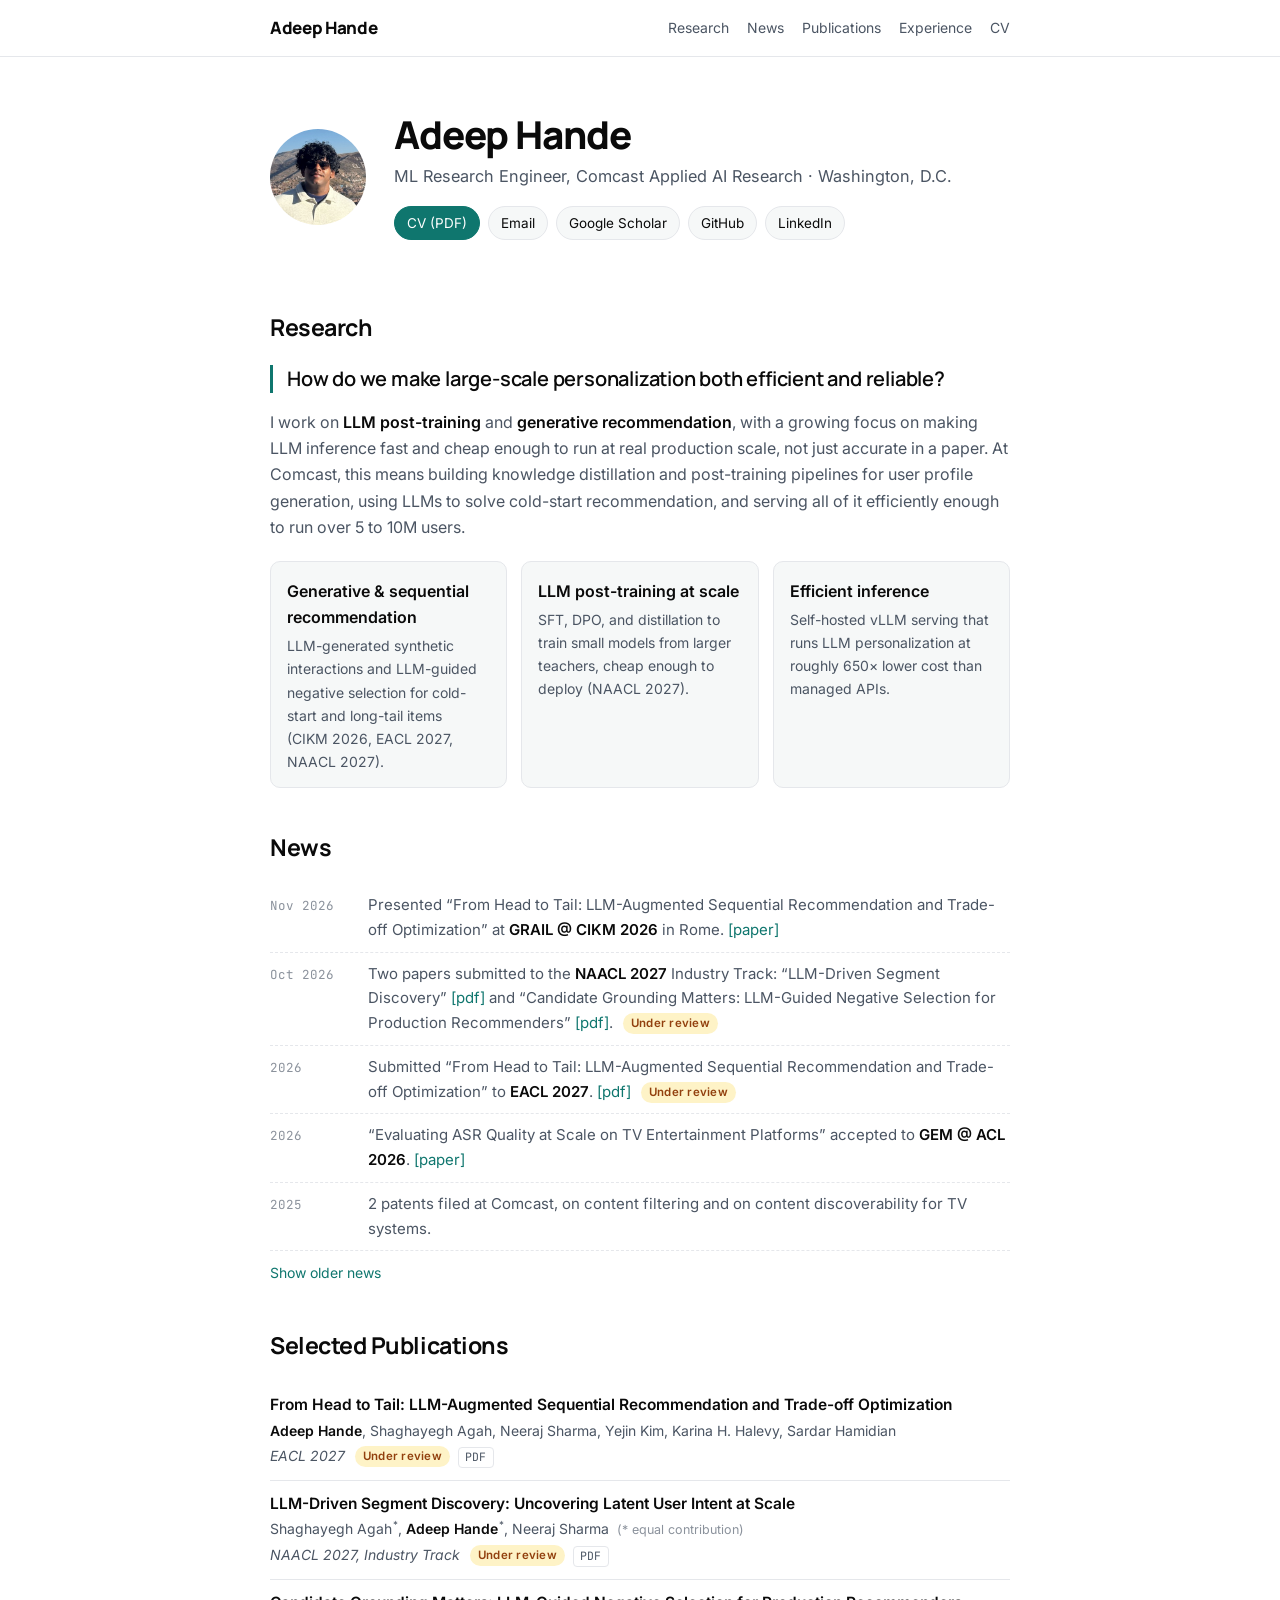
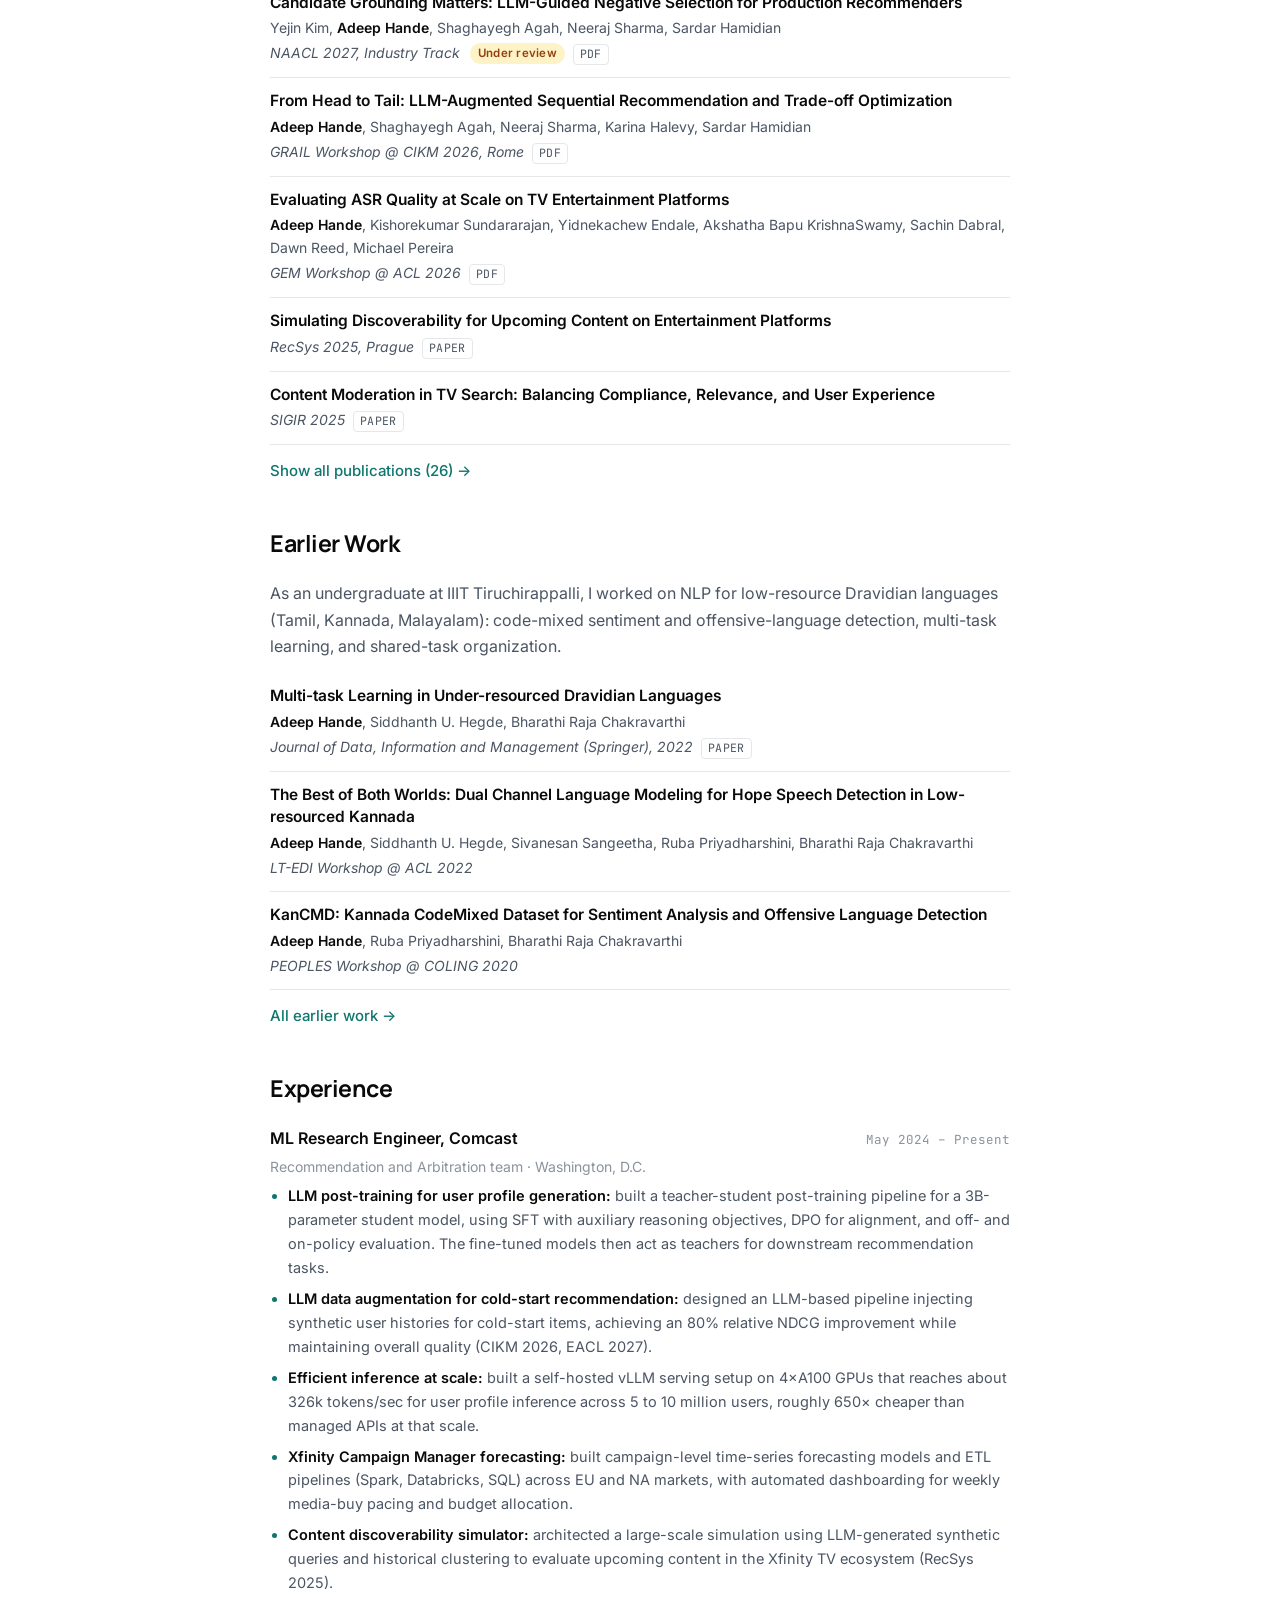
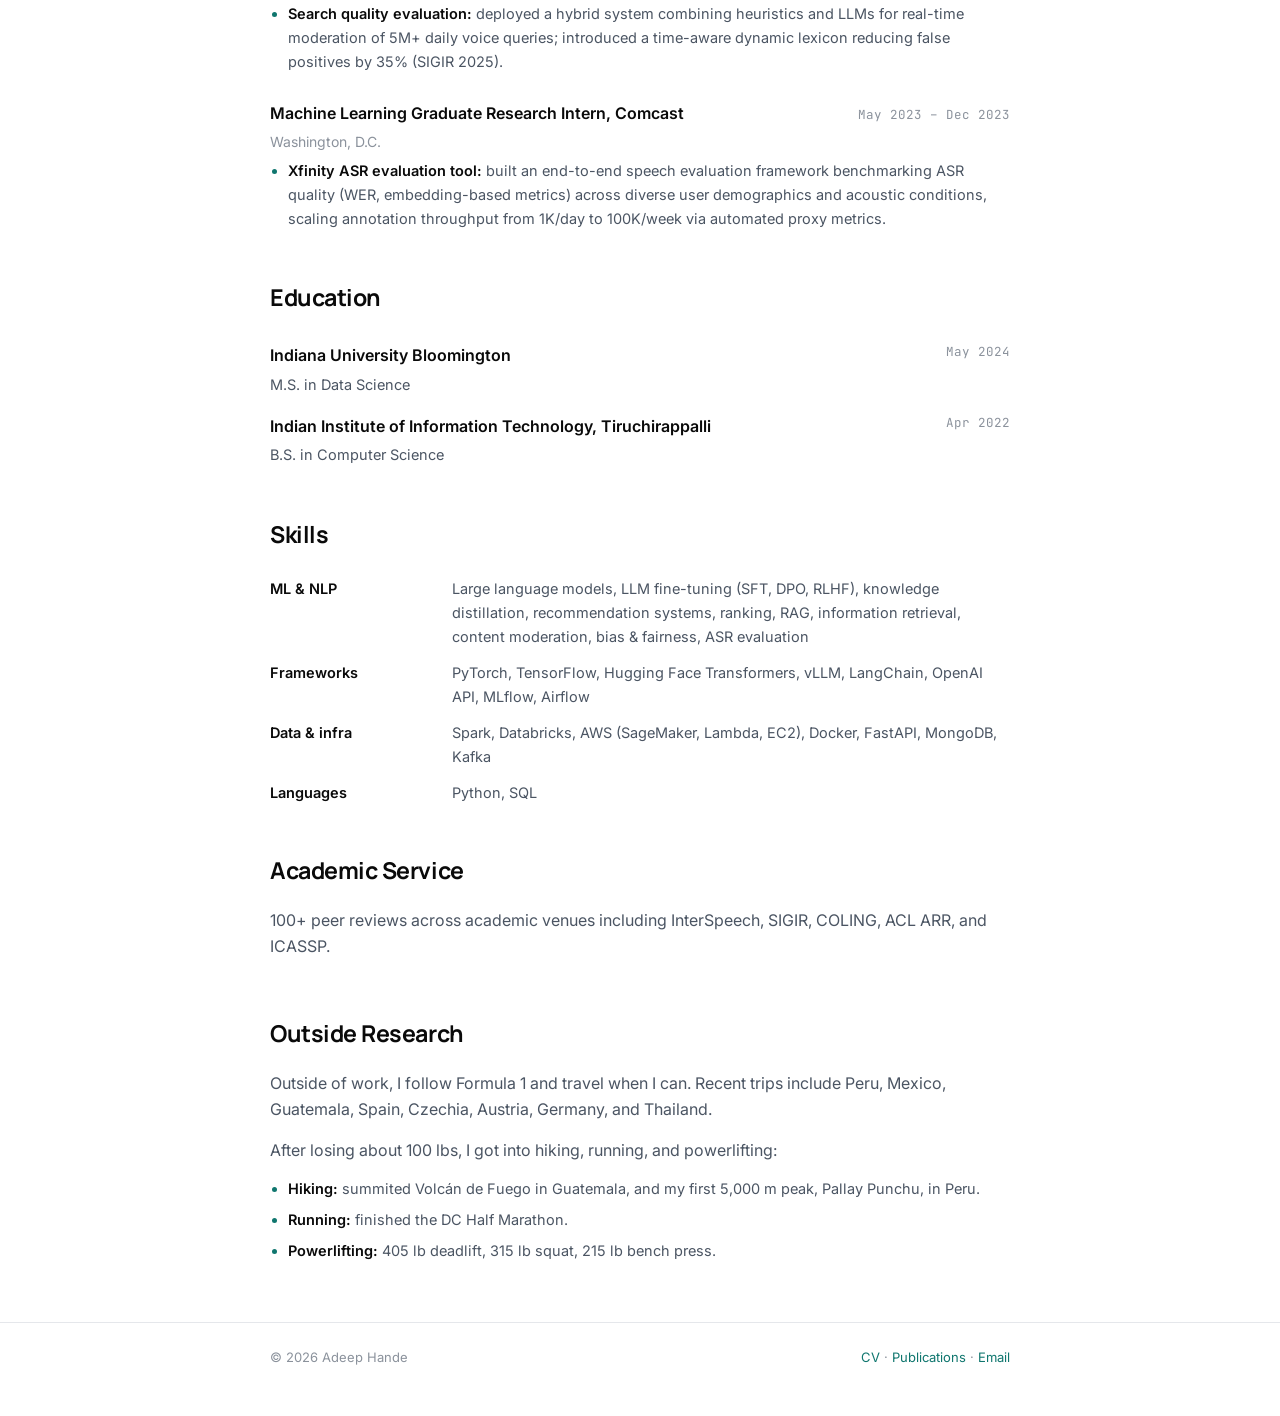
==== index.html @ ffe5c226 "Link papers from all news items Co-Authored-By: Claude Opus 5.5 <noreply@anthropic.com>" ====
<!doctype html>
<html lang="en">
<head>
<meta charset="UTF-8" />
<meta name="viewport" content="width=device-width, initial-scale=1.0" />
<title>Adeep Hande</title>
<meta name="description" content="Adeep Hande, ML Research Engineer at Comcast Applied AI Research working on LLM post-training, generative recommendation, and efficient inference." />
<meta property="og:title" content="Adeep Hande" />
<meta property="og:description" content="ML Research Engineer at Comcast Applied AI Research working on LLM post-training, generative recommendation, and efficient inference." />
<meta property="og:type" content="website" />
<meta property="og:url" content="https://adeeph-zz.github.io/" />
<meta name="twitter:card" content="summary" />
<link rel="icon" href="data:image/svg+xml,%3Csvg xmlns='http://www.w3.org/2000/svg' viewBox='0 0 64 64'%3E%3Ccircle cx='32' cy='32' r='32' fill='%230f766e'/%3E%3Ctext x='32' y='42' font-family='Georgia,serif' font-size='28' font-weight='700' text-anchor='middle' fill='white'%3EAH%3C/text%3E%3C/svg%3E" />
<link rel="preconnect" href="https://fonts.googleapis.com" />
<link rel="preconnect" href="https://fonts.gstatic.com" crossorigin />
<link href="https://fonts.googleapis.com/css2?family=Inter:wght@400;500;600&family=Manrope:wght@600;700;800&family=JetBrains+Mono&display=swap" rel="stylesheet" />
<link rel="stylesheet" href="assets/style.css" />
</head>
<body>

<header class="topnav">
  <div class="wrap">
    <a class="brand" href="./">Adeep Hande</a>
    <nav>
      <a href="#research">Research</a>
      <a href="#news">News</a>
      <a href="#publications">Publications</a>
      <a href="#experience">Experience</a>
      <a href="cv.pdf" target="_blank" rel="noopener">CV</a>
    </nav>
  </div>
</header>

<main class="wrap">

  <div class="hero">
    <img class="avatar" src="assets/profile.jpg" alt="Adeep Hande" width="96" height="96" />
    <div>
      <h1>Adeep Hande</h1>
      <p class="role">ML Research Engineer, Comcast Applied AI Research &middot; Washington, D.C.</p>
      <div class="links">
        <a class="primary" href="cv.pdf" target="_blank" rel="noopener">CV (PDF)</a>
        <a href="mailto:adeephande1000@gmail.com">Email</a>
        <a href="https://scholar.google.com/citations?user=XvfdrGsAAAAJ&hl=en" target="_blank" rel="noopener">Google Scholar</a>
        <a href="https://github.com/adeepH-zz" target="_blank" rel="noopener">GitHub</a>
        <a href="https://www.linkedin.com/in/adeep-hande/" target="_blank" rel="noopener">LinkedIn</a>
      </div>
    </div>
  </div>

  <section id="research">
    <h2>Research</h2>
    <p class="lede">How do we make large-scale personalization both efficient and reliable?</p>
    <p>
      I work on <strong>LLM post-training</strong> and <strong>generative recommendation</strong>, with a growing
      focus on making LLM inference fast and cheap enough to run at real production scale, not just accurate in a
      paper. At Comcast, this means building knowledge distillation and post-training pipelines for user profile generation,
      using LLMs to solve cold-start recommendation, and serving all of it efficiently enough to run over 5 to 10M users.
    </p>
    <div class="themes">
      <div class="theme">
        <h3>Generative &amp; sequential recommendation</h3>
        <p>LLM-generated synthetic interactions and LLM-guided negative selection for cold-start and long-tail items (CIKM&nbsp;2026, EACL&nbsp;2027, NAACL&nbsp;2027).</p>
      </div>
      <div class="theme">
        <h3>LLM post-training at scale</h3>
        <p>SFT, DPO, and distillation to train small models from larger teachers, cheap enough to deploy (NAACL&nbsp;2027).</p>
      </div>
      <div class="theme">
        <h3>Efficient inference</h3>
        <p>Self-hosted vLLM serving that runs LLM personalization at roughly 650&times; lower cost than managed APIs.</p>
      </div>
    </div>
  </section>

  <section id="news">
    <h2>News</h2>
    <ul class="news" id="news-list">
      <li><span class="date">Nov 2026</span><span>Presented &ldquo;From Head to Tail: LLM-Augmented Sequential Recommendation and Trade-off Optimization&rdquo; at <strong>GRAIL @ CIKM 2026</strong> in Rome. <a href="https://grail2026.github.io/papers/GRAIL2026_Hande.pdf" target="_blank" rel="noopener">[paper]</a></span></li>
      <li><span class="date">Oct 2026</span><span>Two papers submitted to the <strong>NAACL 2027</strong> Industry Track: &ldquo;LLM-Driven Segment Discovery&rdquo; <a href="papers/agah2027-segment-discovery.pdf" target="_blank" rel="noopener">[pdf]</a> and &ldquo;Candidate Grounding Matters: LLM-Guided Negative Selection for Production Recommenders&rdquo; <a href="papers/kim2027-candidate-grounding.pdf" target="_blank" rel="noopener">[pdf]</a>. <span class="badge">Under review</span></span></li>
      <li><span class="date">2026</span><span>Submitted &ldquo;From Head to Tail: LLM-Augmented Sequential Recommendation and Trade-off Optimization&rdquo; to <strong>EACL 2027</strong>. <a href="papers/hande2027-head-to-tail.pdf" target="_blank" rel="noopener">[pdf]</a> <span class="badge">Under review</span></span></li>
      <li><span class="date">2026</span><span>&ldquo;Evaluating ASR Quality at Scale on TV Entertainment Platforms&rdquo; accepted to <strong>GEM @ ACL 2026</strong>. <a href="https://aclanthology.org/2026.gem-main.35.pdf" target="_blank" rel="noopener">[paper]</a></span></li>
      <li><span class="date">2025</span><span>2 patents filed at Comcast, on content filtering and on content discoverability for TV systems.</span></li>
      <li class="news-more"><span class="date">Sep 2025</span><span>Presented &ldquo;Simulating Discoverability for Upcoming Content on Entertainment Platforms&rdquo; at <strong>RecSys 2025</strong> in Prague. <a href="https://dl.acm.org/doi/10.1145/3705328.3748137" target="_blank" rel="noopener">[paper]</a></span></li>
      <li class="news-more"><span class="date">2025</span><span>&ldquo;Content Moderation in TV Search: Balancing Compliance, Relevance, and User Experience&rdquo; accepted to <strong>SIGIR 2025</strong>. <a href="https://dl.acm.org/doi/10.1145/3726302.3731962" target="_blank" rel="noopener">[paper]</a></span></li>
    </ul>
    <button class="toggle" id="news-toggle" type="button" aria-expanded="false">Show older news</button>
  </section>

  <section id="publications">
    <h2>Selected Publications</h2>

    <div class="pub">
      <div class="pub-title">From Head to Tail: LLM-Augmented Sequential Recommendation and Trade-off Optimization</div>
      <div class="pub-authors"><span class="me">Adeep Hande</span>, Shaghayegh Agah, Neeraj Sharma, Yejin Kim, Karina H. Halevy, Sardar Hamidian</div>
      <div class="pub-meta"><span class="venue">EACL 2027</span> <span class="badge">Under review</span>
        <span class="pub-links"><a href="papers/hande2027-head-to-tail.pdf" target="_blank" rel="noopener">PDF</a></span></div>
    </div>
    <div class="pub">
      <div class="pub-title">LLM-Driven Segment Discovery: Uncovering Latent User Intent at Scale</div>
      <div class="pub-authors">Shaghayegh Agah<sup>*</sup>, <span class="me">Adeep Hande</span><sup>*</sup>, Neeraj Sharma <span class="eq">(* equal contribution)</span></div>
      <div class="pub-meta"><span class="venue">NAACL 2027, Industry Track</span> <span class="badge">Under review</span>
        <span class="pub-links"><a href="papers/agah2027-segment-discovery.pdf" target="_blank" rel="noopener">PDF</a></span></div>
    </div>
    <div class="pub">
      <div class="pub-title">Candidate Grounding Matters: LLM-Guided Negative Selection for Production Recommenders</div>
      <div class="pub-authors">Yejin Kim, <span class="me">Adeep Hande</span>, Shaghayegh Agah, Neeraj Sharma, Sardar Hamidian</div>
      <div class="pub-meta"><span class="venue">NAACL 2027, Industry Track</span> <span class="badge">Under review</span>
        <span class="pub-links"><a href="papers/kim2027-candidate-grounding.pdf" target="_blank" rel="noopener">PDF</a></span></div>
    </div>
    <div class="pub">
      <div class="pub-title">From Head to Tail: LLM-Augmented Sequential Recommendation and Trade-off Optimization</div>
      <div class="pub-authors"><span class="me">Adeep Hande</span>, Shaghayegh Agah, Neeraj Sharma, Karina Halevy, Sardar Hamidian</div>
      <div class="pub-meta"><span class="venue">GRAIL Workshop @ CIKM 2026, Rome</span>
        <span class="pub-links"><a href="https://grail2026.github.io/papers/GRAIL2026_Hande.pdf" target="_blank" rel="noopener">PDF</a></span></div>
    </div>
    <div class="pub">
      <div class="pub-title">Evaluating ASR Quality at Scale on TV Entertainment Platforms</div>
      <div class="pub-authors"><span class="me">Adeep Hande</span>, Kishorekumar Sundararajan, Yidnekachew Endale, Akshatha Bapu KrishnaSwamy, Sachin Dabral, Dawn Reed, Michael Pereira</div>
      <div class="pub-meta"><span class="venue">GEM Workshop @ ACL 2026</span>
        <span class="pub-links"><a href="https://aclanthology.org/2026.gem-main.35.pdf" target="_blank" rel="noopener">PDF</a></span></div>
    </div>
    <div class="pub">
      <div class="pub-title">Simulating Discoverability for Upcoming Content on Entertainment Platforms</div>
      <div class="pub-meta"><span class="venue">RecSys 2025, Prague</span>
        <span class="pub-links"><a href="https://dl.acm.org/doi/10.1145/3705328.3748137" target="_blank" rel="noopener">Paper</a></span></div>
    </div>
    <div class="pub">
      <div class="pub-title">Content Moderation in TV Search: Balancing Compliance, Relevance, and User Experience</div>
      <div class="pub-meta"><span class="venue">SIGIR 2025</span>
        <span class="pub-links"><a href="https://dl.acm.org/doi/10.1145/3726302.3731962" target="_blank" rel="noopener">Paper</a></span></div>
    </div>

    <a class="more" href="publications.html">Show all publications (26) &rarr;</a>
  </section>

  <section id="earlier">
    <h2>Earlier Work</h2>
    <p>As an undergraduate at IIIT Tiruchirappalli, I worked on NLP for low-resource Dravidian languages (Tamil, Kannada, Malayalam): code-mixed sentiment and offensive-language detection, multi-task learning, and shared-task organization.</p>

    <div class="pub">
      <div class="pub-title">Multi-task Learning in Under-resourced Dravidian Languages</div>
      <div class="pub-authors"><span class="me">Adeep Hande</span>, Siddhanth U. Hegde, Bharathi Raja Chakravarthi</div>
      <div class="pub-meta"><span class="venue">Journal of Data, Information and Management (Springer), 2022</span>
        <span class="pub-links"><a href="https://link.springer.com/article/10.1007/s42488-022-00070-w" target="_blank" rel="noopener">Paper</a></span></div>
    </div>
    <div class="pub">
      <div class="pub-title">The Best of Both Worlds: Dual Channel Language Modeling for Hope Speech Detection in Low-resourced Kannada</div>
      <div class="pub-authors"><span class="me">Adeep Hande</span>, Siddhanth U. Hegde, Sivanesan Sangeetha, Ruba Priyadharshini, Bharathi Raja Chakravarthi</div>
      <div class="pub-meta"><span class="venue">LT-EDI Workshop @ ACL 2022</span></div>
    </div>
    <div class="pub">
      <div class="pub-title">KanCMD: Kannada CodeMixed Dataset for Sentiment Analysis and Offensive Language Detection</div>
      <div class="pub-authors"><span class="me">Adeep Hande</span>, Ruba Priyadharshini, Bharathi Raja Chakravarthi</div>
      <div class="pub-meta"><span class="venue">PEOPLES Workshop @ COLING 2020</span></div>
    </div>

    <a class="more" href="publications.html#earlier">All earlier work &rarr;</a>
  </section>

  <section id="experience">
    <h2>Experience</h2>

    <div class="entry">
      <div class="entry-head">
        <h3>ML Research Engineer, Comcast</h3>
        <span class="entry-meta">May 2024 &ndash; Present</span>
      </div>
      <div class="entry-sub">Recommendation and Arbitration team &middot; Washington, D.C.</div>
      <ul class="bullets">
        <li><strong>LLM post-training for user profile generation:</strong> built a teacher-student post-training pipeline for a 3B-parameter student model, using SFT with auxiliary reasoning objectives, DPO for alignment, and off- and on-policy evaluation. The fine-tuned models then act as teachers for downstream recommendation tasks.</li>
        <li><strong>LLM data augmentation for cold-start recommendation:</strong> designed an LLM-based pipeline injecting synthetic user histories for cold-start items, achieving an 80% relative NDCG improvement while maintaining overall quality (CIKM 2026, EACL 2027).</li>
        <li><strong>Efficient inference at scale:</strong> built a self-hosted vLLM serving setup on 4&times;A100 GPUs that reaches about 326k tokens/sec for user profile inference across 5 to 10 million users, roughly 650&times; cheaper than managed APIs at that scale.</li>
        <li><strong>Xfinity Campaign Manager forecasting:</strong> built campaign-level time-series forecasting models and ETL pipelines (Spark, Databricks, SQL) across EU and NA markets, with automated dashboarding for weekly media-buy pacing and budget allocation.</li>
        <li><strong>Content discoverability simulator:</strong> architected a large-scale simulation using LLM-generated synthetic queries and historical clustering to evaluate upcoming content in the Xfinity TV ecosystem (RecSys 2025).</li>
        <li><strong>Search quality evaluation:</strong> deployed a hybrid system combining heuristics and LLMs for real-time moderation of 5M+ daily voice queries; introduced a time-aware dynamic lexicon reducing false positives by 35% (SIGIR 2025).</li>
      </ul>
    </div>

    <div class="entry">
      <div class="entry-head">
        <h3>Machine Learning Graduate Research Intern, Comcast</h3>
        <span class="entry-meta">May 2023 &ndash; Dec 2023</span>
      </div>
      <div class="entry-sub">Washington, D.C.</div>
      <ul class="bullets">
        <li><strong>Xfinity ASR evaluation tool:</strong> built an end-to-end speech evaluation framework benchmarking ASR quality (WER, embedding-based metrics) across diverse user demographics and acoustic conditions, scaling annotation throughput from 1K/day to 100K/week via automated proxy metrics.</li>
      </ul>
    </div>
  </section>

  <section id="education">
    <h2>Education</h2>
    <div class="edu-row">
      <div><h3>Indiana University Bloomington</h3><div class="edu-degree">M.S. in Data Science</div></div>
      <span class="entry-meta">May 2024</span>
    </div>
    <div class="edu-row">
      <div><h3>Indian Institute of Information Technology, Tiruchirappalli</h3><div class="edu-degree">B.S. in Computer Science</div></div>
      <span class="entry-meta">Apr 2022</span>
    </div>
  </section>

  <section id="skills">
    <h2>Skills</h2>
    <div class="skill-row"><span class="label">ML &amp; NLP</span><span class="vals">Large language models, LLM fine-tuning (SFT, DPO, RLHF), knowledge distillation, recommendation systems, ranking, RAG, information retrieval, content moderation, bias &amp; fairness, ASR evaluation</span></div>
    <div class="skill-row"><span class="label">Frameworks</span><span class="vals">PyTorch, TensorFlow, Hugging Face Transformers, vLLM, LangChain, OpenAI API, MLflow, Airflow</span></div>
    <div class="skill-row"><span class="label">Data &amp; infra</span><span class="vals">Spark, Databricks, AWS (SageMaker, Lambda, EC2), Docker, FastAPI, MongoDB, Kafka</span></div>
    <div class="skill-row"><span class="label">Languages</span><span class="vals">Python, SQL</span></div>
  </section>

  <section id="service">
    <h2>Academic Service</h2>
    <p>100+ peer reviews across academic venues including InterSpeech, SIGIR, COLING, ACL ARR, and ICASSP.</p>
  </section>

  <section id="outside">
    <h2>Outside Research</h2>
    <p>Outside of work, I follow Formula&nbsp;1 and travel when I can. Recent trips include Peru, Mexico, Guatemala, Spain, Czechia, Austria, Germany, and Thailand.</p>
    <p>After losing about 100&nbsp;lbs, I got into hiking, running, and powerlifting:</p>
    <ul class="bullets">
      <li><strong>Hiking:</strong> summited Volc&aacute;n de Fuego in Guatemala, and my first 5,000&nbsp;m peak, Pallay Punchu, in Peru.</li>
      <li><strong>Running:</strong> finished the DC Half Marathon.</li>
      <li><strong>Powerlifting:</strong> 405&nbsp;lb deadlift, 315&nbsp;lb squat, 215&nbsp;lb bench press.</li>
    </ul>
  </section>

</main>

<footer>
  <div class="wrap">
    <span>&copy; 2026 Adeep Hande</span>
    <span><a href="cv.pdf" target="_blank" rel="noopener">CV</a> &middot; <a href="publications.html">Publications</a> &middot; <a href="mailto:adeephande1000@gmail.com">Email</a></span>
  </div>
</footer>

<script>
  (function(){
    var list = document.getElementById('news-list');
    var btn = document.getElementById('news-toggle');
    btn.addEventListener('click', function(){
      var open = list.classList.toggle('expanded');
      btn.setAttribute('aria-expanded', open);
      btn.textContent = open ? 'Show less' : 'Show older news';
    });
  })();
</script>
</body>
</html>
---- assets/style.css ----
/* Heading font is "--serif" for historical reasons; it is now Manrope (sans). */
:root{
  --bg:#ffffff;
  --bg-soft:#f6f8f8;
  --border:#e5e7eb;
  --text:#0a0a0a;
  --text-dim:#4b5563;
  --text-faint:#8b929c;
  --accent:#0f766e;
  --accent-soft:#e6f4f2;
  --review:#92400e;
  --review-soft:#fef3c7;
  --serif:'Manrope','Inter',-apple-system,BlinkMacSystemFont,'Segoe UI',Roboto,Helvetica,Arial,sans-serif;
  --sans:'Inter',-apple-system,BlinkMacSystemFont,'Segoe UI',Roboto,Helvetica,Arial,sans-serif;
  --mono:'JetBrains Mono','SF Mono',Consolas,monospace;
  --maxw:780px;
}
@media (prefers-color-scheme: dark){
  :root{
    --bg:#0d1111;
    --bg-soft:#151b1b;
    --border:#243030;
    --text:#e8ecec;
    --text-dim:#a7b0b0;
    --text-faint:#6f7979;
    --accent:#2dd4bf;
    --accent-soft:#0f2e2a;
    --review:#fbbf24;
    --review-soft:#3a2e12;
  }
}
*{box-sizing:border-box;}
html{scroll-behavior:smooth; scroll-padding-top:72px;}
body{
  margin:0;
  background:var(--bg);
  color:var(--text);
  font-family:var(--sans);
  font-size:16px;
  line-height:1.65;
  -webkit-font-smoothing:antialiased;
}
a{color:var(--accent); text-decoration:none;}
a:hover{text-decoration:underline; text-underline-offset:3px;}
strong{color:var(--text); font-weight:600;}
.wrap{max-width:var(--maxw); margin:0 auto; padding:0 20px;}

/* ---------- top nav ---------- */
.topnav{
  position:sticky; top:0; z-index:10;
  background:color-mix(in srgb, var(--bg) 88%, transparent);
  backdrop-filter:saturate(1.4) blur(10px);
  -webkit-backdrop-filter:saturate(1.4) blur(10px);
  border-bottom:1px solid var(--border);
}
.topnav .wrap{
  display:flex; align-items:center; justify-content:space-between;
  height:56px; gap:16px;
}
.brand{
  font-family:var(--serif); font-weight:800; font-size:17px; color:var(--text); letter-spacing:-0.02em;
  white-space:nowrap;
}
.brand:hover{text-decoration:none;}
.topnav nav{display:flex; gap:18px; overflow-x:auto; scrollbar-width:none;}
.topnav nav::-webkit-scrollbar{display:none;}
.topnav nav a{
  font-size:14px; color:var(--text-dim); white-space:nowrap;
}
.topnav nav a:hover, .topnav nav a.active{color:var(--accent); text-decoration:none;}

/* ---------- hero ---------- */
.hero{padding:56px 0 40px; display:flex; gap:28px; align-items:center;}
.avatar{
  flex:none; width:96px; height:96px; border-radius:50%;
  background:var(--accent-soft); color:var(--accent);
  display:grid; place-items:center;
  font-family:var(--serif); font-size:34px; font-weight:600; letter-spacing:.02em;
  object-fit:cover;
}
.hero h1{
  font-family:var(--serif); font-weight:800;
  font-size:2.4rem; line-height:1.15; margin:0 0 6px; letter-spacing:-0.025em;
}
.hero .role{color:var(--text-dim); margin:0 0 16px; font-size:1.02rem;}
.links{display:flex; flex-wrap:wrap; gap:8px;}
.links a{
  font-size:13.5px; color:var(--text);
  border:1px solid var(--border); background:var(--bg-soft);
  padding:5px 12px; border-radius:999px;
  transition:border-color .15s, color .15s;
}
.links a:hover{border-color:var(--accent); color:var(--accent); text-decoration:none;}
.links a.primary{background:var(--accent); border-color:var(--accent); color:#fff;}
@media (prefers-color-scheme: dark){ .links a.primary{color:#0d1111;} }
.links a.primary:hover{opacity:.9; color:#fff;}

/* ---------- sections ---------- */
section{padding:28px 0 12px;}
h2{
  font-family:var(--serif); font-weight:700; font-size:1.45rem;
  margin:0 0 18px; letter-spacing:-0.02em;
}
h3{font-size:1rem; font-weight:600; margin:0 0 4px;}
p{color:var(--text-dim); margin:0 0 14px;}
.lede{
  font-family:var(--serif); font-size:1.25rem; line-height:1.4; font-weight:600;
  color:var(--text); margin:0 0 16px; padding-left:14px; border-left:3px solid var(--accent);
  letter-spacing:-0.01em;
}
hr.sep{border:none; border-top:1px solid var(--border); margin:28px 0 0;}

/* research themes */
.themes{display:grid; grid-template-columns:repeat(3,1fr); gap:14px; margin-top:20px;}
.theme{
  background:var(--bg-soft); border:1px solid var(--border);
  border-radius:10px; padding:16px 16px 14px;
}
.theme p{font-size:14px; margin:0;}

/* news */
.news{list-style:none; margin:0; padding:0;}
.news li{
  display:grid; grid-template-columns:84px 1fr; gap:14px;
  padding:9px 0; border-bottom:1px dashed var(--border);
  font-size:15px; color:var(--text-dim);
}
.news li:last-child{border-bottom:none;}
.news .date{font-family:var(--mono); font-size:12.5px; color:var(--text-faint); padding-top:3px;}
.news li.news-more{display:none;}
.news.expanded li.news-more{display:grid;}
.toggle{
  background:none; border:none; padding:0; margin-top:10px;
  font:inherit; font-size:14px; color:var(--accent); cursor:pointer;
}
.toggle:hover{text-decoration:underline; text-underline-offset:3px;}

/* badges */
.badge{
  display:inline-block; vertical-align:1px;
  font-size:11.5px; font-weight:600; letter-spacing:.02em;
  padding:1px 8px; border-radius:999px; margin-left:6px;
  background:var(--review-soft); color:var(--review);
  white-space:nowrap;
}
.badge.accepted{background:var(--accent-soft); color:var(--accent);}

/* publications */
.pub{padding:12px 0; border-bottom:1px solid var(--border);}
.pub:last-child{border-bottom:none;}
.pub-title{font-weight:600; color:var(--text); font-size:15.5px; line-height:1.45;}
.pub-authors{font-size:14px; color:var(--text-dim); margin-top:2px;}
.pub-authors .me{color:var(--text); font-weight:600;}
.pub-meta{font-size:14px; color:var(--text-dim); margin-top:2px;}
.pub-meta .venue{font-style:italic;}
.pub-links{display:inline-flex; gap:6px; margin-left:4px;}
.pub-links a{
  font-family:var(--mono); font-size:11.5px; text-transform:uppercase; letter-spacing:.03em;
  border:1px solid var(--border); border-radius:4px; padding:0 6px; color:var(--text-dim);
}
.pub-links a:hover{border-color:var(--accent); color:var(--accent); text-decoration:none;}
.more{display:inline-block; margin-top:14px; font-size:15px; font-weight:500;}
.year{
  font-family:var(--mono); font-size:13px; color:var(--text-faint);
  margin:26px 0 2px; letter-spacing:.06em;
}

/* experience */
.entry{margin-bottom:26px;}
.entry:last-child{margin-bottom:0;}
.entry-head{display:flex; justify-content:space-between; align-items:baseline; gap:12px; flex-wrap:wrap;}
.entry-meta{font-family:var(--mono); font-size:12.5px; color:var(--text-faint); white-space:nowrap;}
.entry-sub{color:var(--text-faint); font-size:14px; margin-bottom:6px;}
ul.bullets{margin:6px 0 0; padding-left:18px;}
ul.bullets li{color:var(--text-dim); margin-bottom:7px; font-size:14.5px;}
ul.bullets li::marker{color:var(--accent);}

/* education */
.edu-row{display:flex; justify-content:space-between; gap:12px; flex-wrap:wrap; padding:8px 0;}
.edu-degree{color:var(--text-dim); font-size:14.5px;}

/* skills */
.skill-row{display:grid; grid-template-columns:170px 1fr; gap:12px; padding:6px 0; font-size:14.5px;}
.skill-row .label{color:var(--text); font-weight:600;}
.skill-row .vals{color:var(--text-dim);}

footer{
  border-top:1px solid var(--border); margin-top:40px;
  padding:24px 0 48px; color:var(--text-faint); font-size:13px;
}
footer .wrap{display:flex; justify-content:space-between; gap:12px; flex-wrap:wrap;}

@media (max-width:680px){
  .hero{flex-direction:column; align-items:flex-start; gap:18px; padding:36px 0 28px;}
  .avatar{width:72px; height:72px; font-size:26px;}
  .hero h1{font-size:2rem;}
  .themes{grid-template-columns:1fr;}
  .news li{grid-template-columns:1fr; gap:0;}
  .skill-row{grid-template-columns:1fr; gap:2px;}
  .topnav nav{gap:14px;}
}
.pub-authors sup{font-size:.7em; margin-left:1px;}
.pub-authors .eq{color:var(--text-faint); font-size:12.5px; margin-left:4px;}


/* publication groups */
.group-head{font-family:var(--serif); font-size:1.2rem; font-weight:600; margin:40px 0 4px; padding-top:20px; border-top:1px solid var(--border);}
.group-head span{display:block; font-family:var(--sans); font-size:13.5px; font-weight:400; color:var(--text-faint); margin-top:2px;}
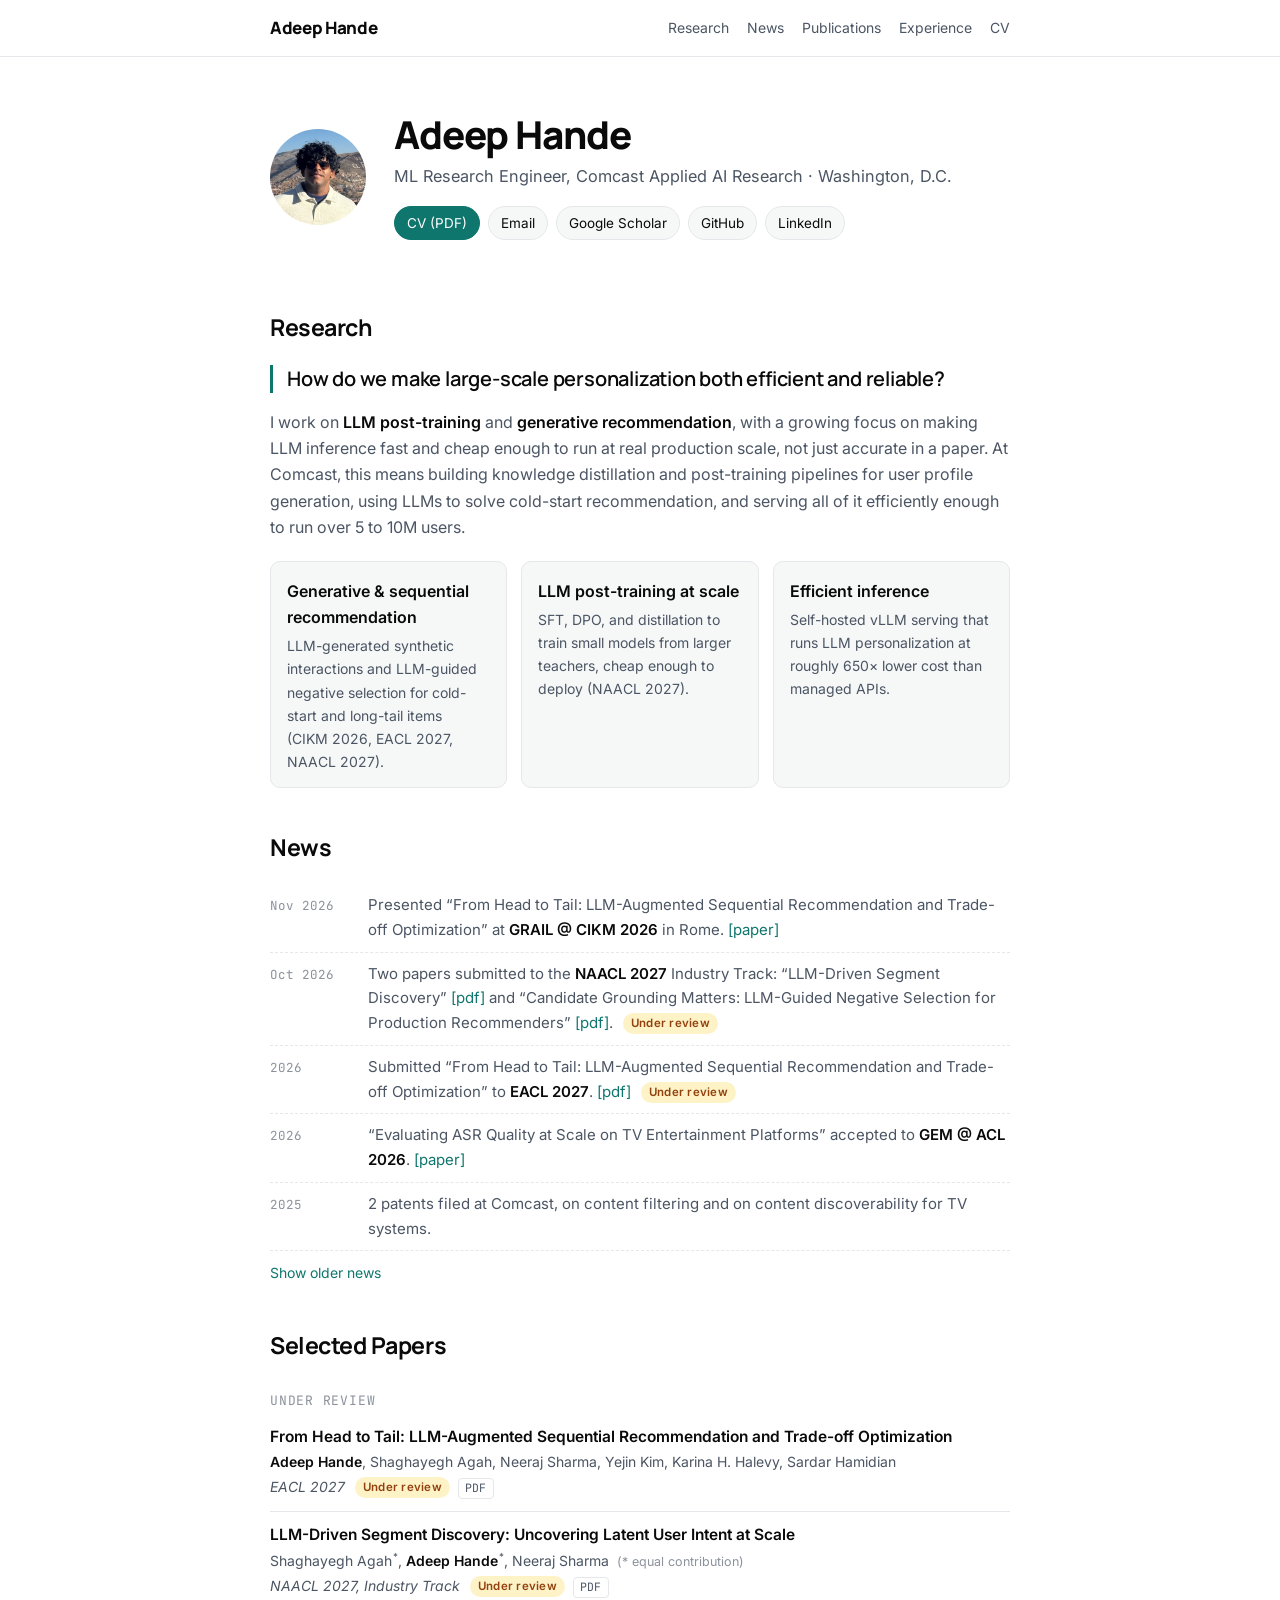
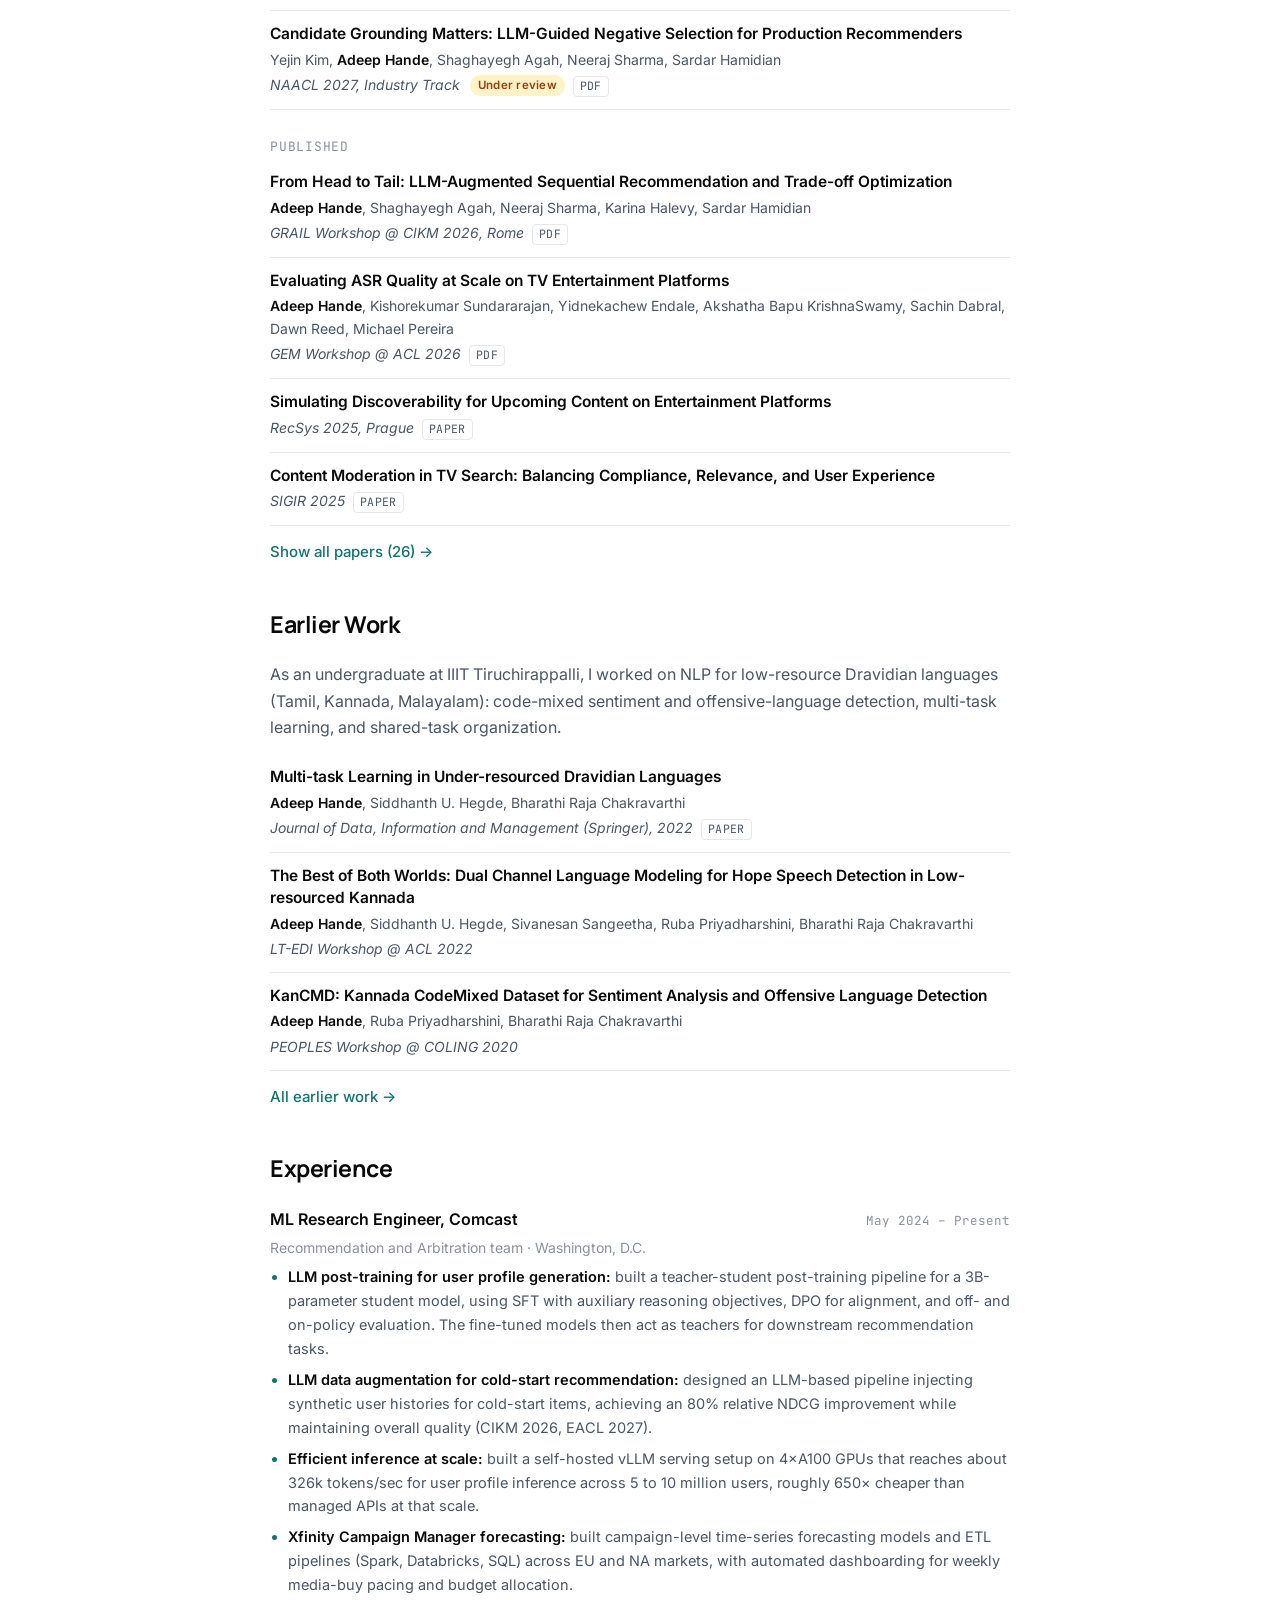
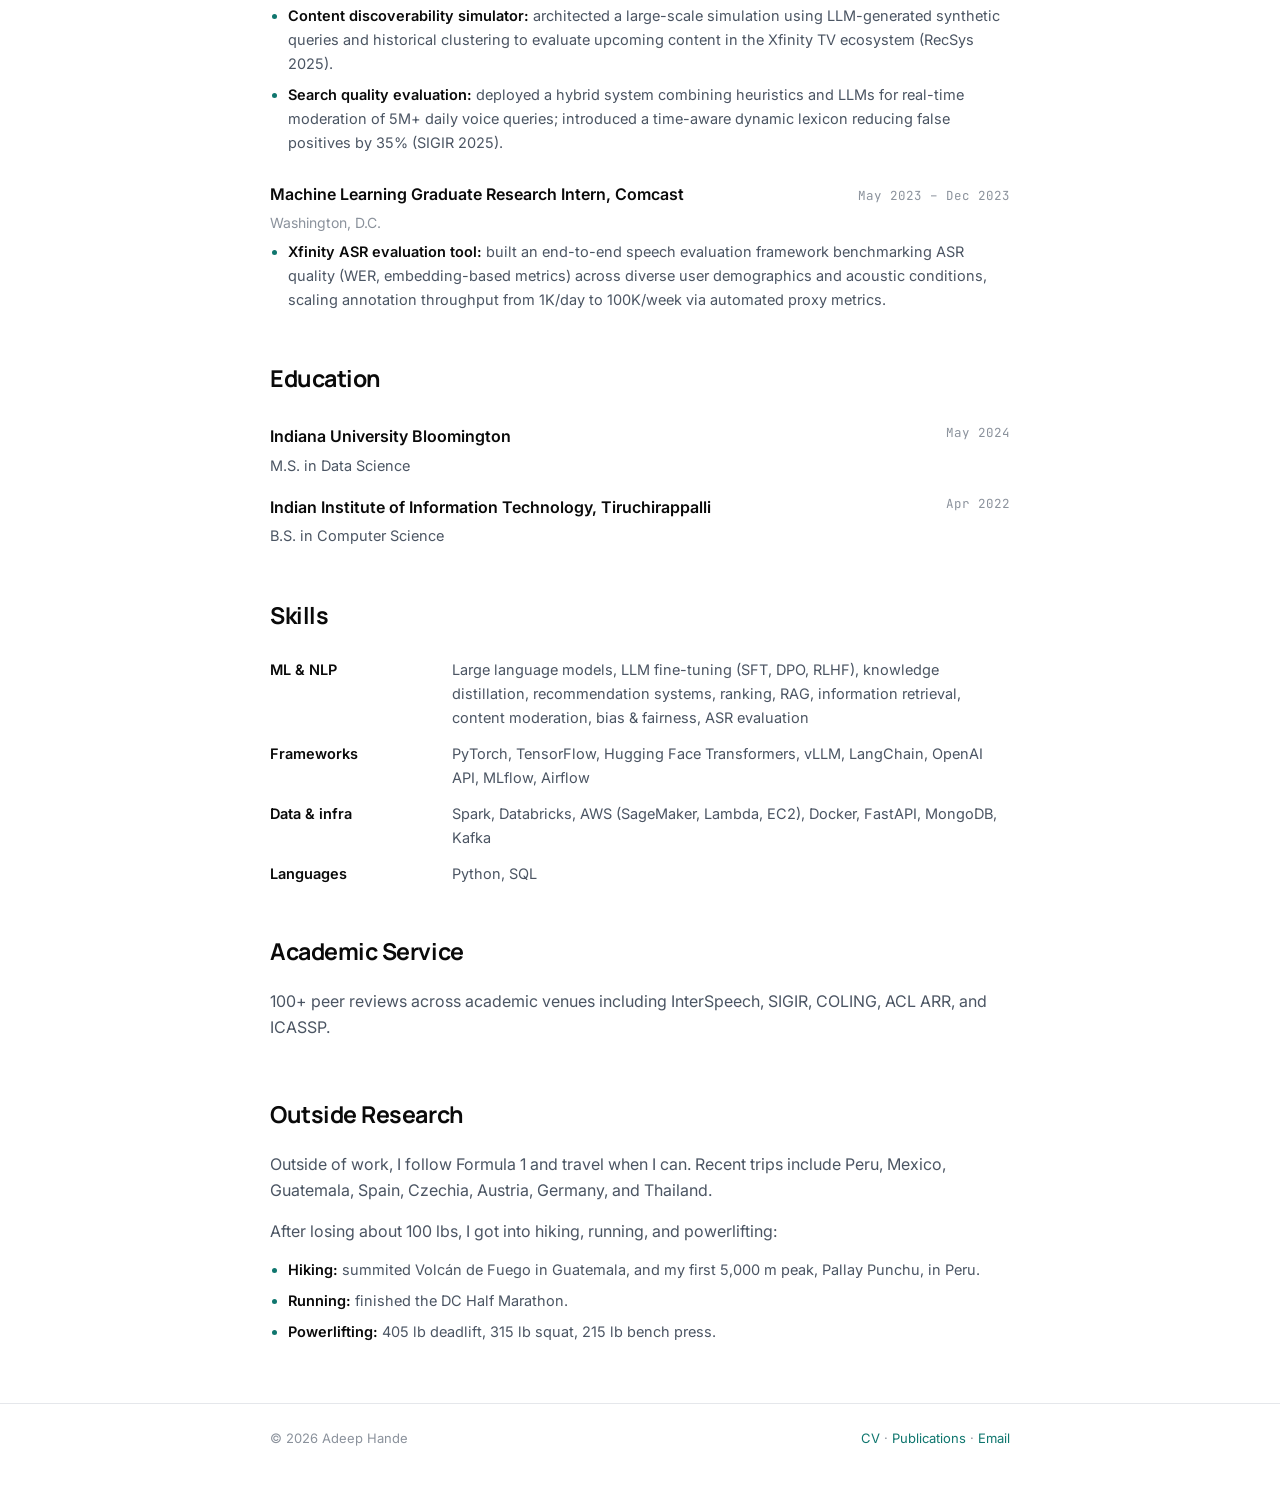
==== commit b47f1400: "Rename to Selected Papers with Under review / Published subheads Co-Authored-By: Claude Opus 5.5 <no" ====
--- a/index.html
+++ b/index.html
@@ -88,7 +88,9 @@
   </section>
 
   <section id="publications">
-    <h2>Selected Publications</h2>
+    <h2>Selected Papers</h2>
+
+    <div class="year">UNDER REVIEW</div>
 
     <div class="pub">
       <div class="pub-title">From Head to Tail: LLM-Augmented Sequential Recommendation and Trade-off Optimization</div>
@@ -108,6 +110,7 @@
       <div class="pub-meta"><span class="venue">NAACL 2027, Industry Track</span> <span class="badge">Under review</span>
         <span class="pub-links"><a href="papers/kim2027-candidate-grounding.pdf" target="_blank" rel="noopener">PDF</a></span></div>
     </div>
+    <div class="year">PUBLISHED</div>
     <div class="pub">
       <div class="pub-title">From Head to Tail: LLM-Augmented Sequential Recommendation and Trade-off Optimization</div>
       <div class="pub-authors"><span class="me">Adeep Hande</span>, Shaghayegh Agah, Neeraj Sharma, Karina Halevy, Sardar Hamidian</div>
@@ -131,7 +134,7 @@
         <span class="pub-links"><a href="https://dl.acm.org/doi/10.1145/3726302.3731962" target="_blank" rel="noopener">Paper</a></span></div>
     </div>
 
-    <a class="more" href="publications.html">Show all publications (26) &rarr;</a>
+    <a class="more" href="publications.html">Show all papers (26) &rarr;</a>
   </section>
 
   <section id="earlier">
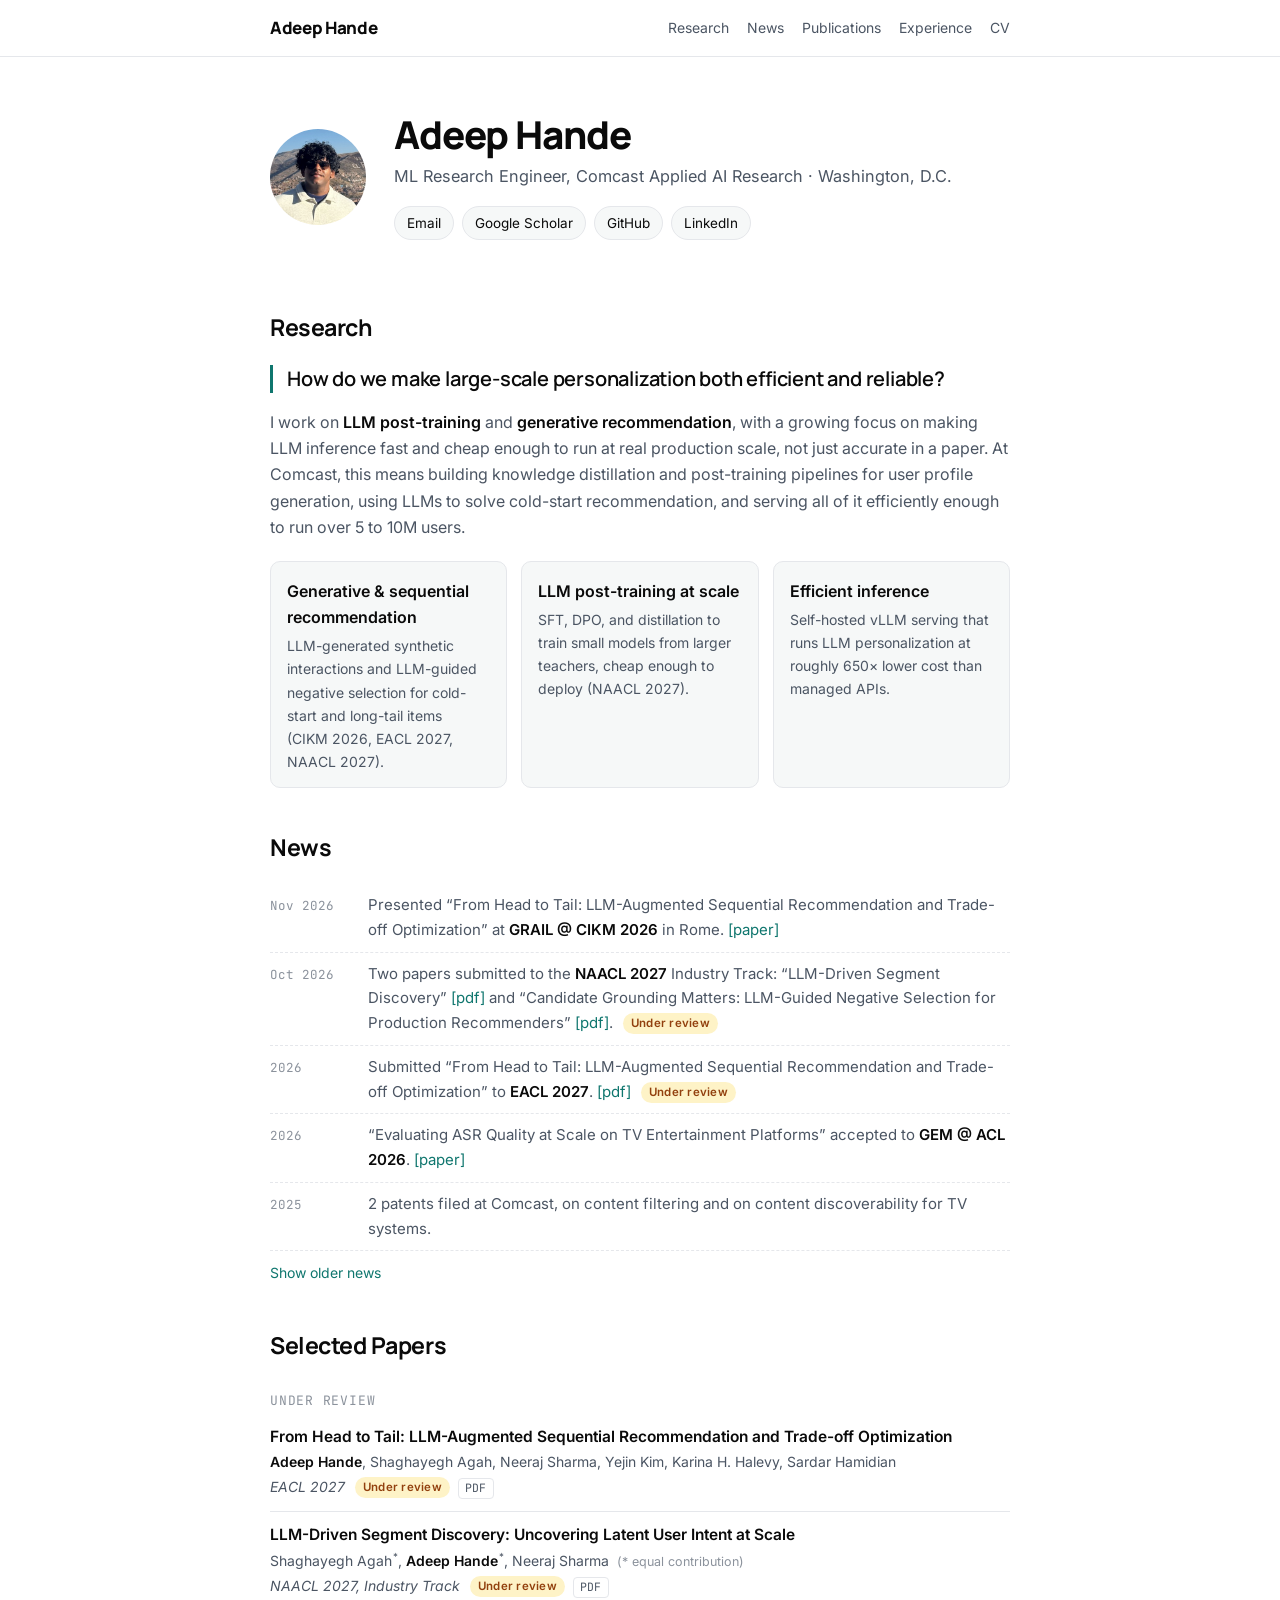
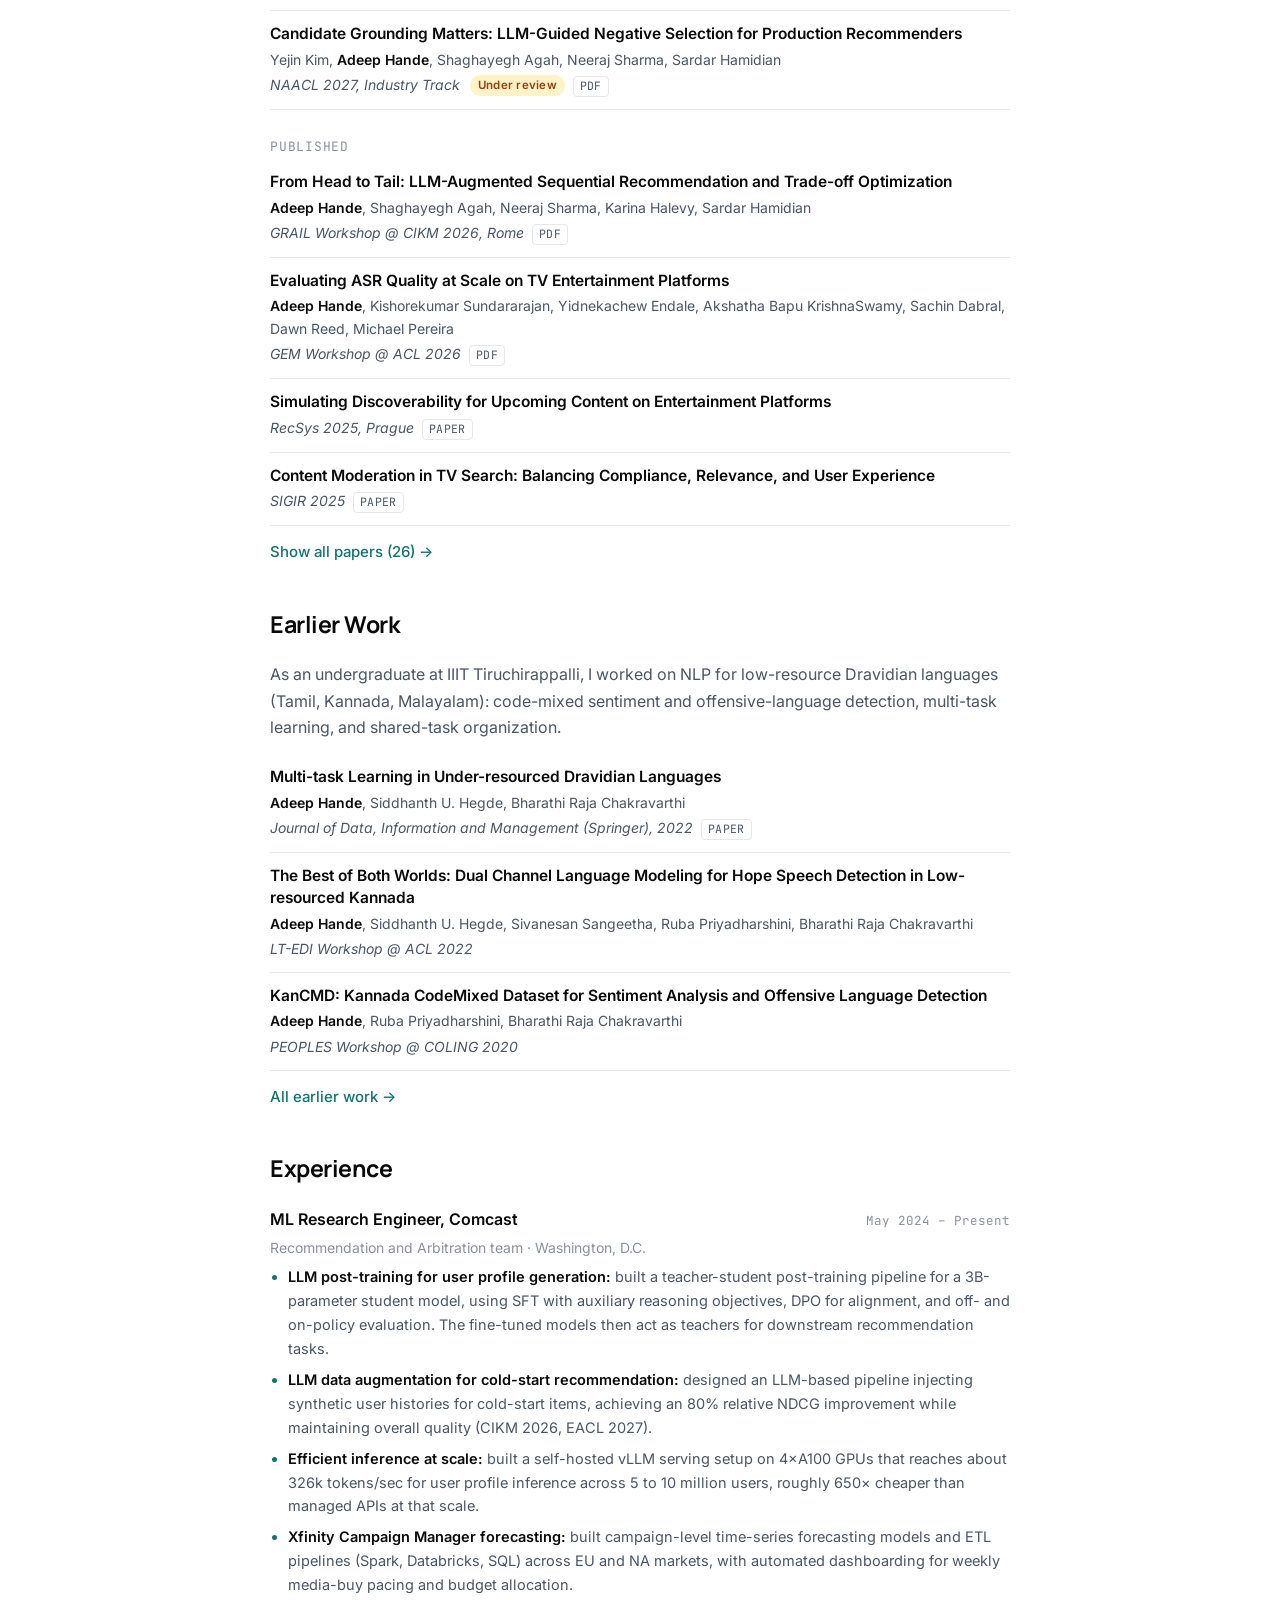
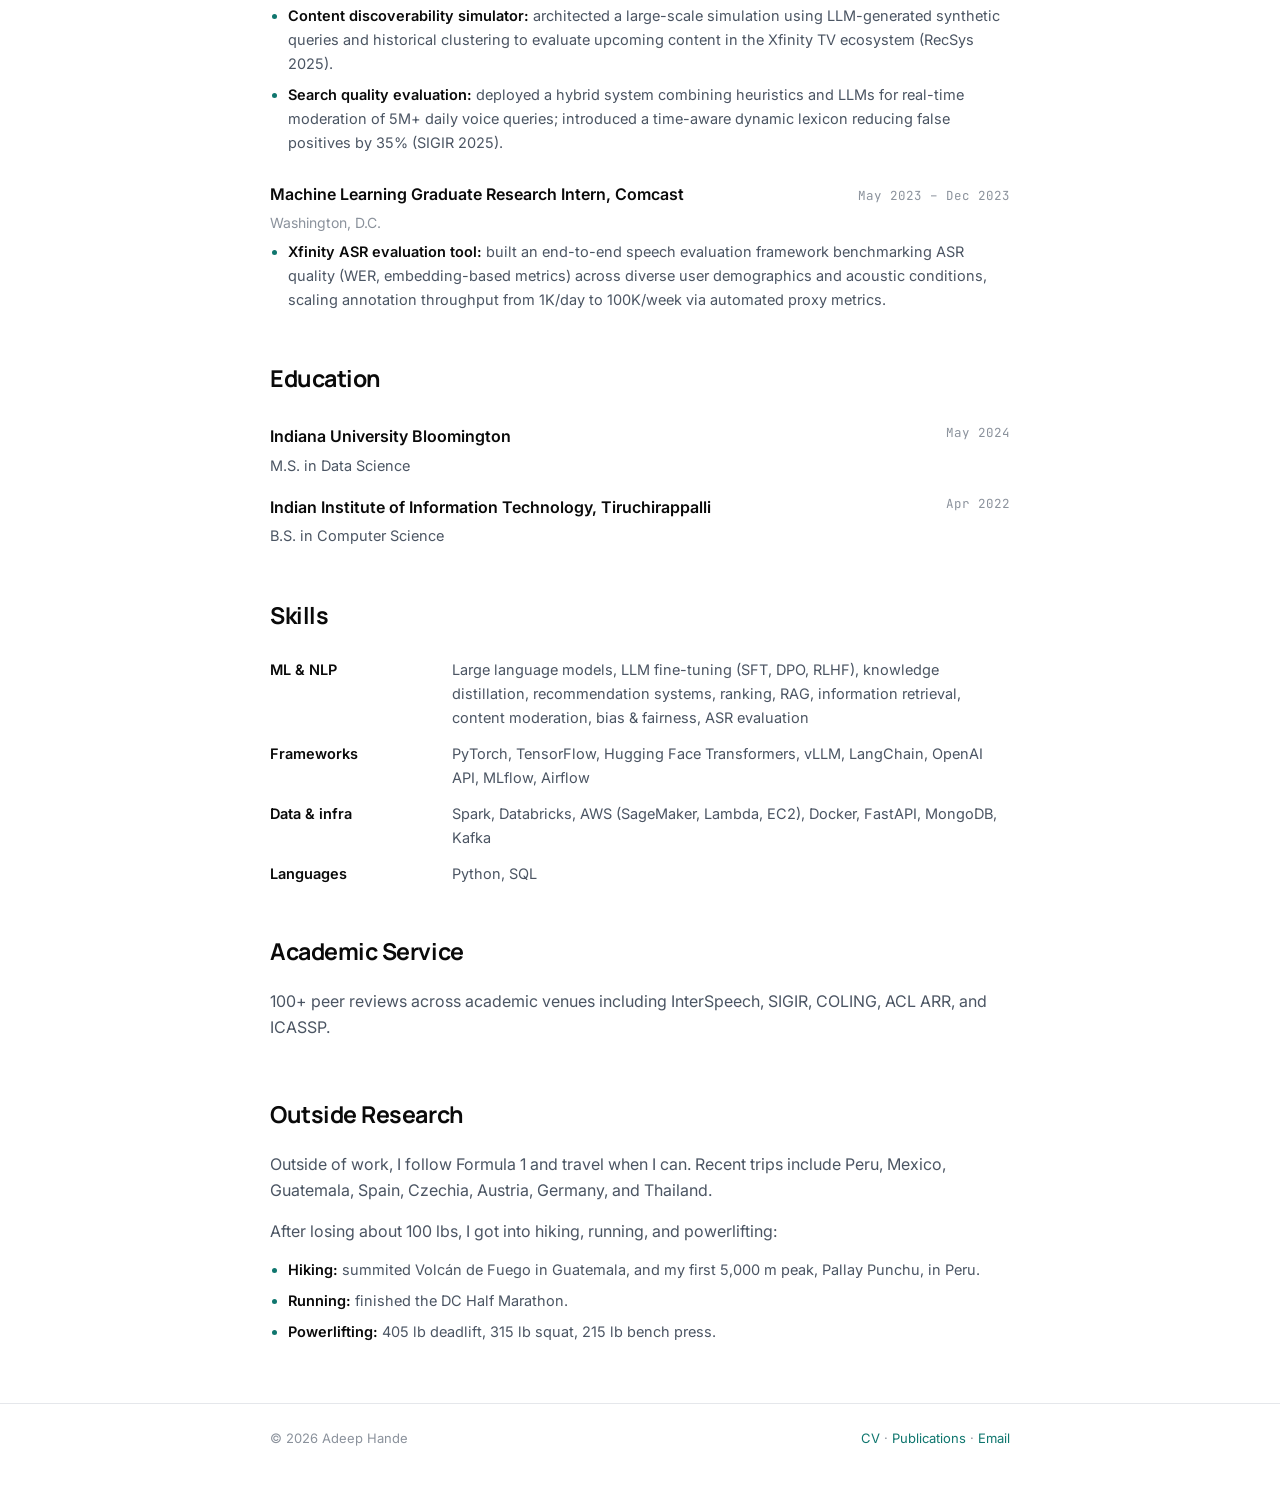
==== commit 7cab3985: "Remove CV button from hero (CV stays in top bar and footer) Co-Authored-By: Claude Opus 5.5 <noreply" ====
--- a/index.html
+++ b/index.html
@@ -39,7 +39,6 @@
       <h1>Adeep Hande</h1>
       <p class="role">ML Research Engineer, Comcast Applied AI Research &middot; Washington, D.C.</p>
       <div class="links">
-        <a class="primary" href="cv.pdf" target="_blank" rel="noopener">CV (PDF)</a>
         <a href="mailto:adeephande1000@gmail.com">Email</a>
         <a href="https://scholar.google.com/citations?user=XvfdrGsAAAAJ&hl=en" target="_blank" rel="noopener">Google Scholar</a>
         <a href="https://github.com/adeepH-zz" target="_blank" rel="noopener">GitHub</a>
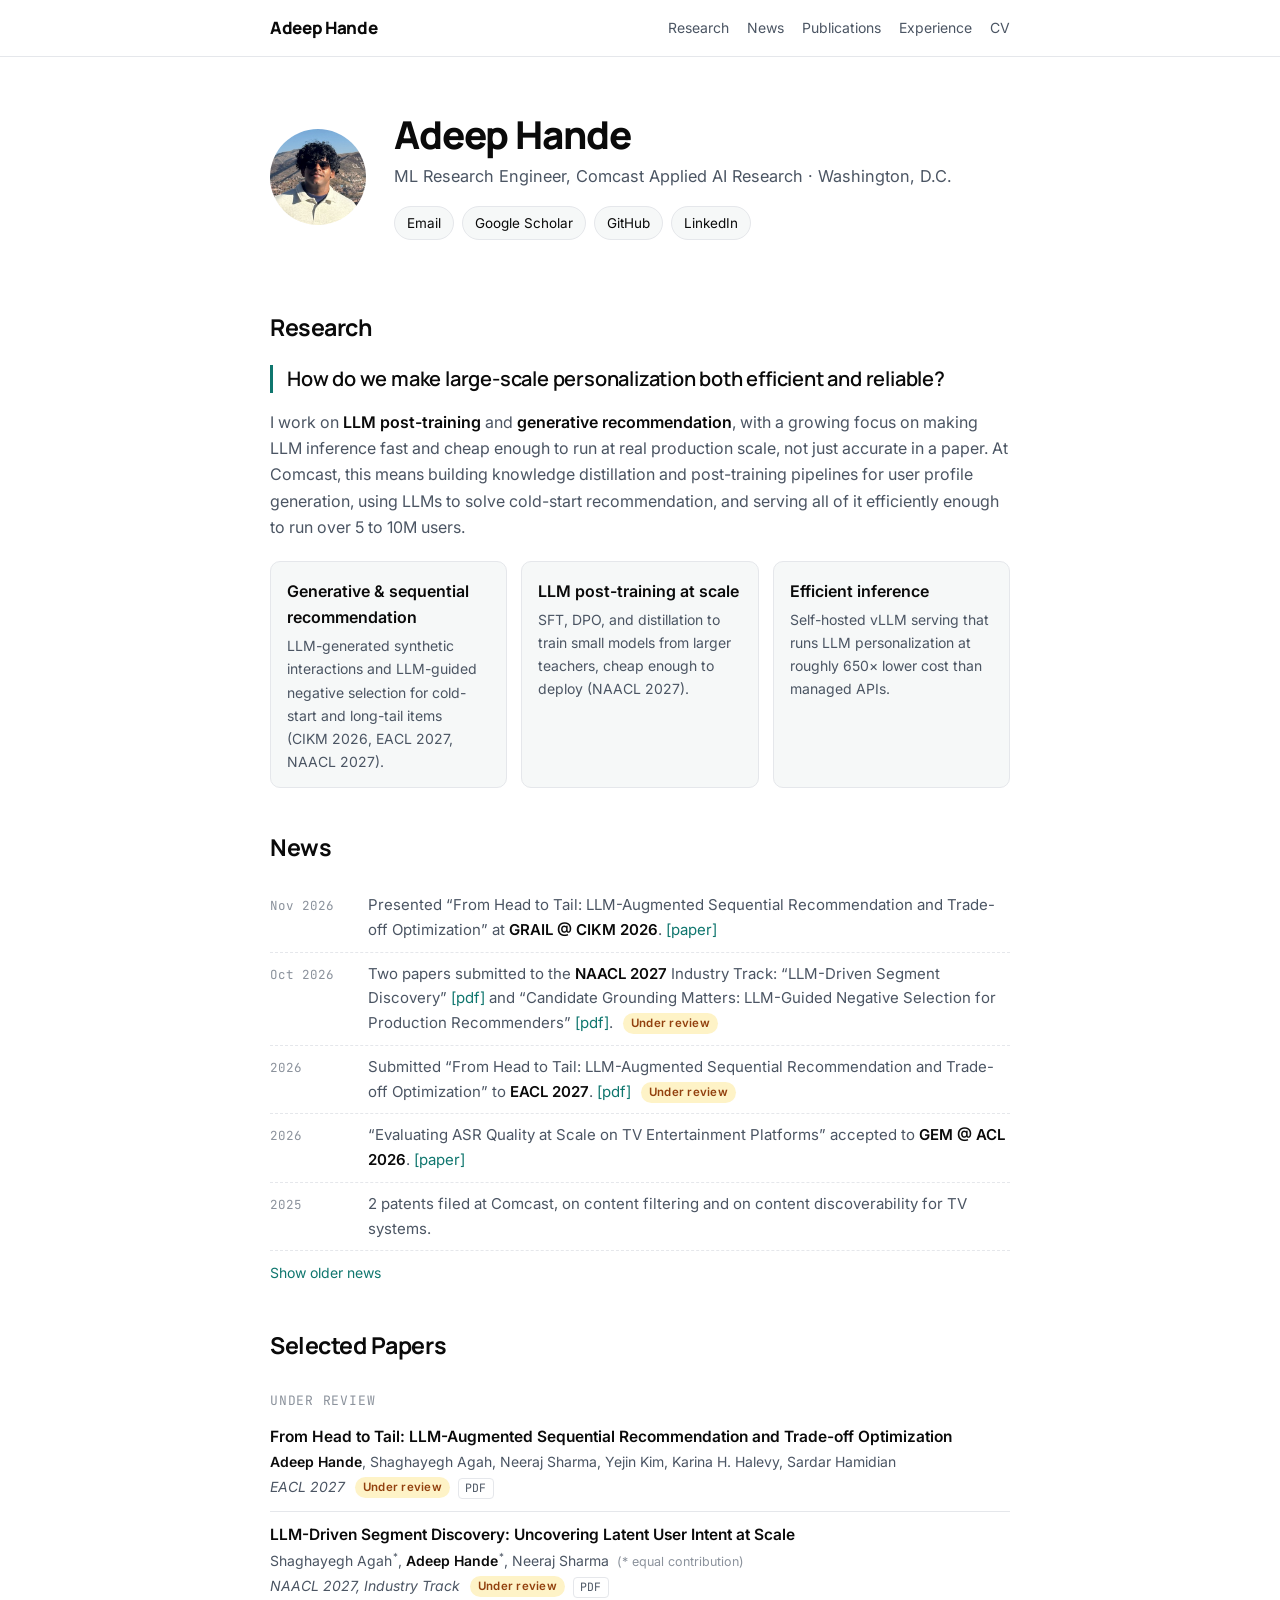
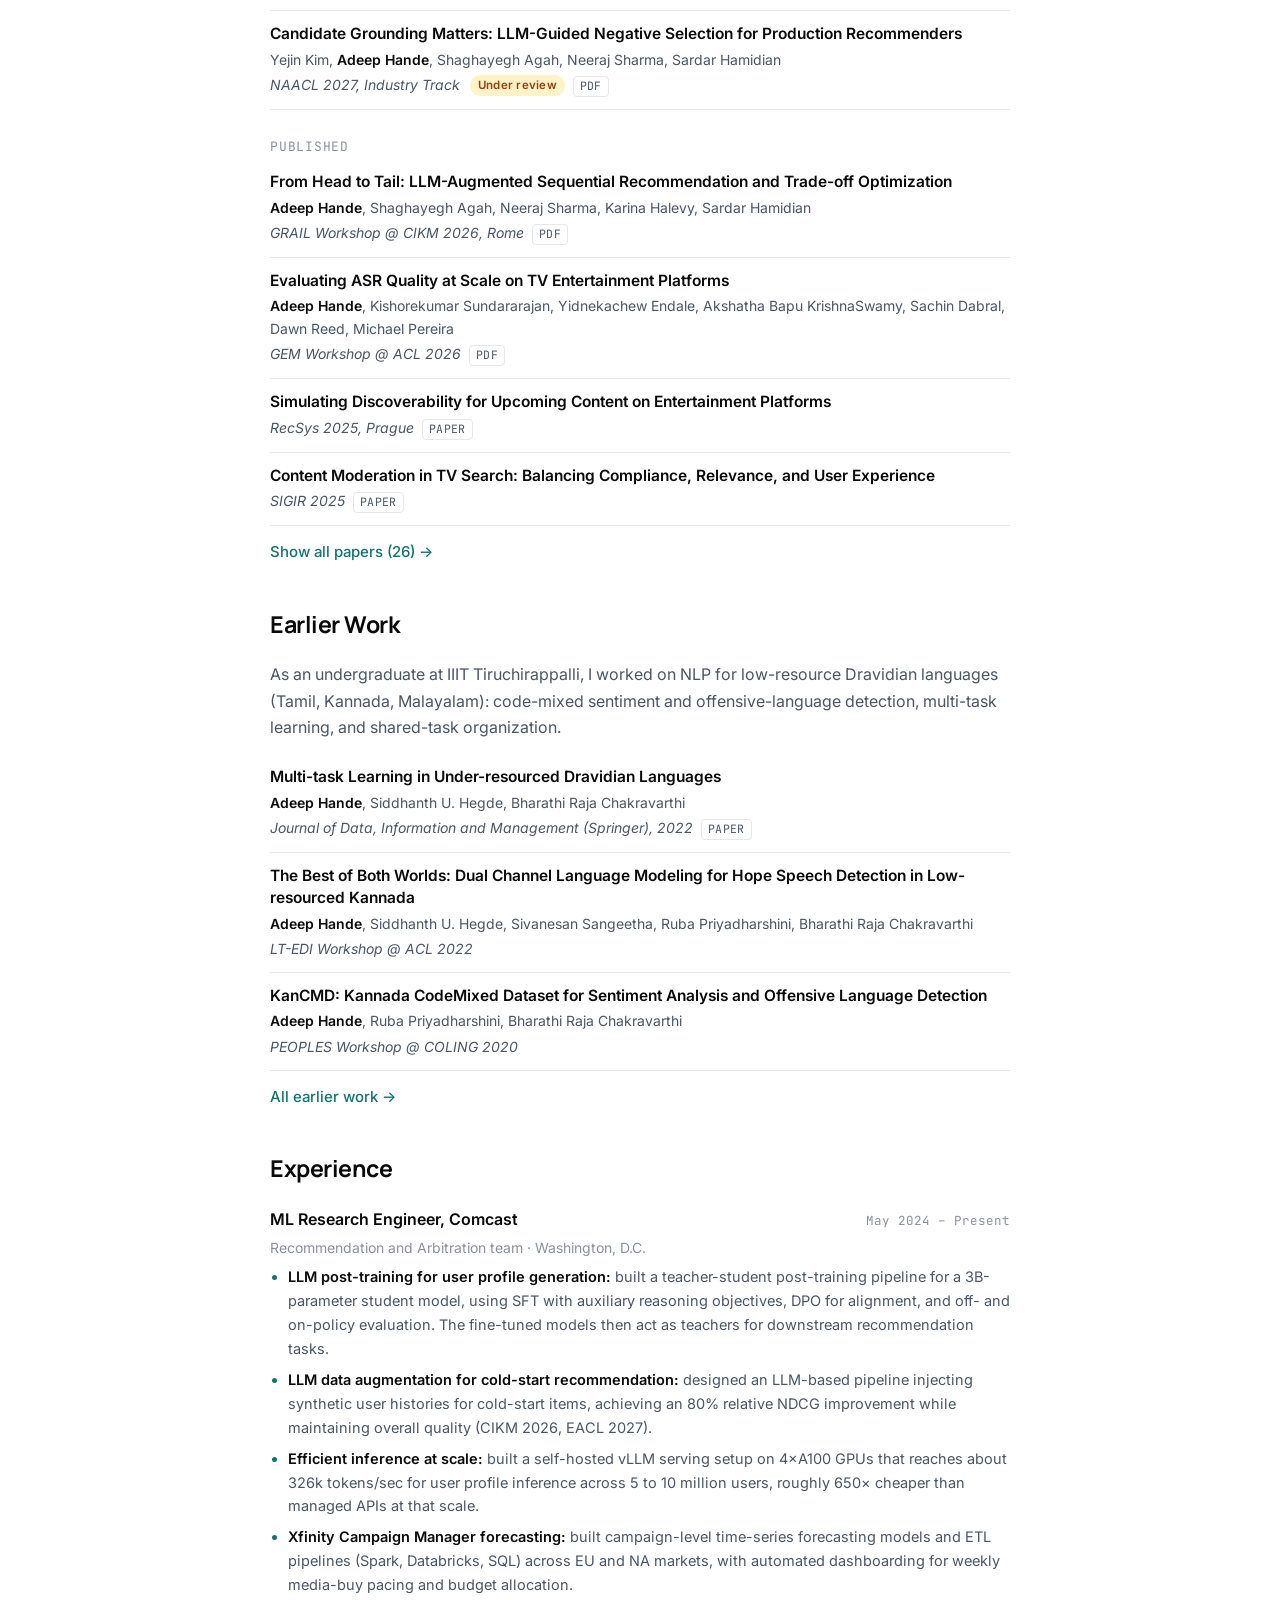
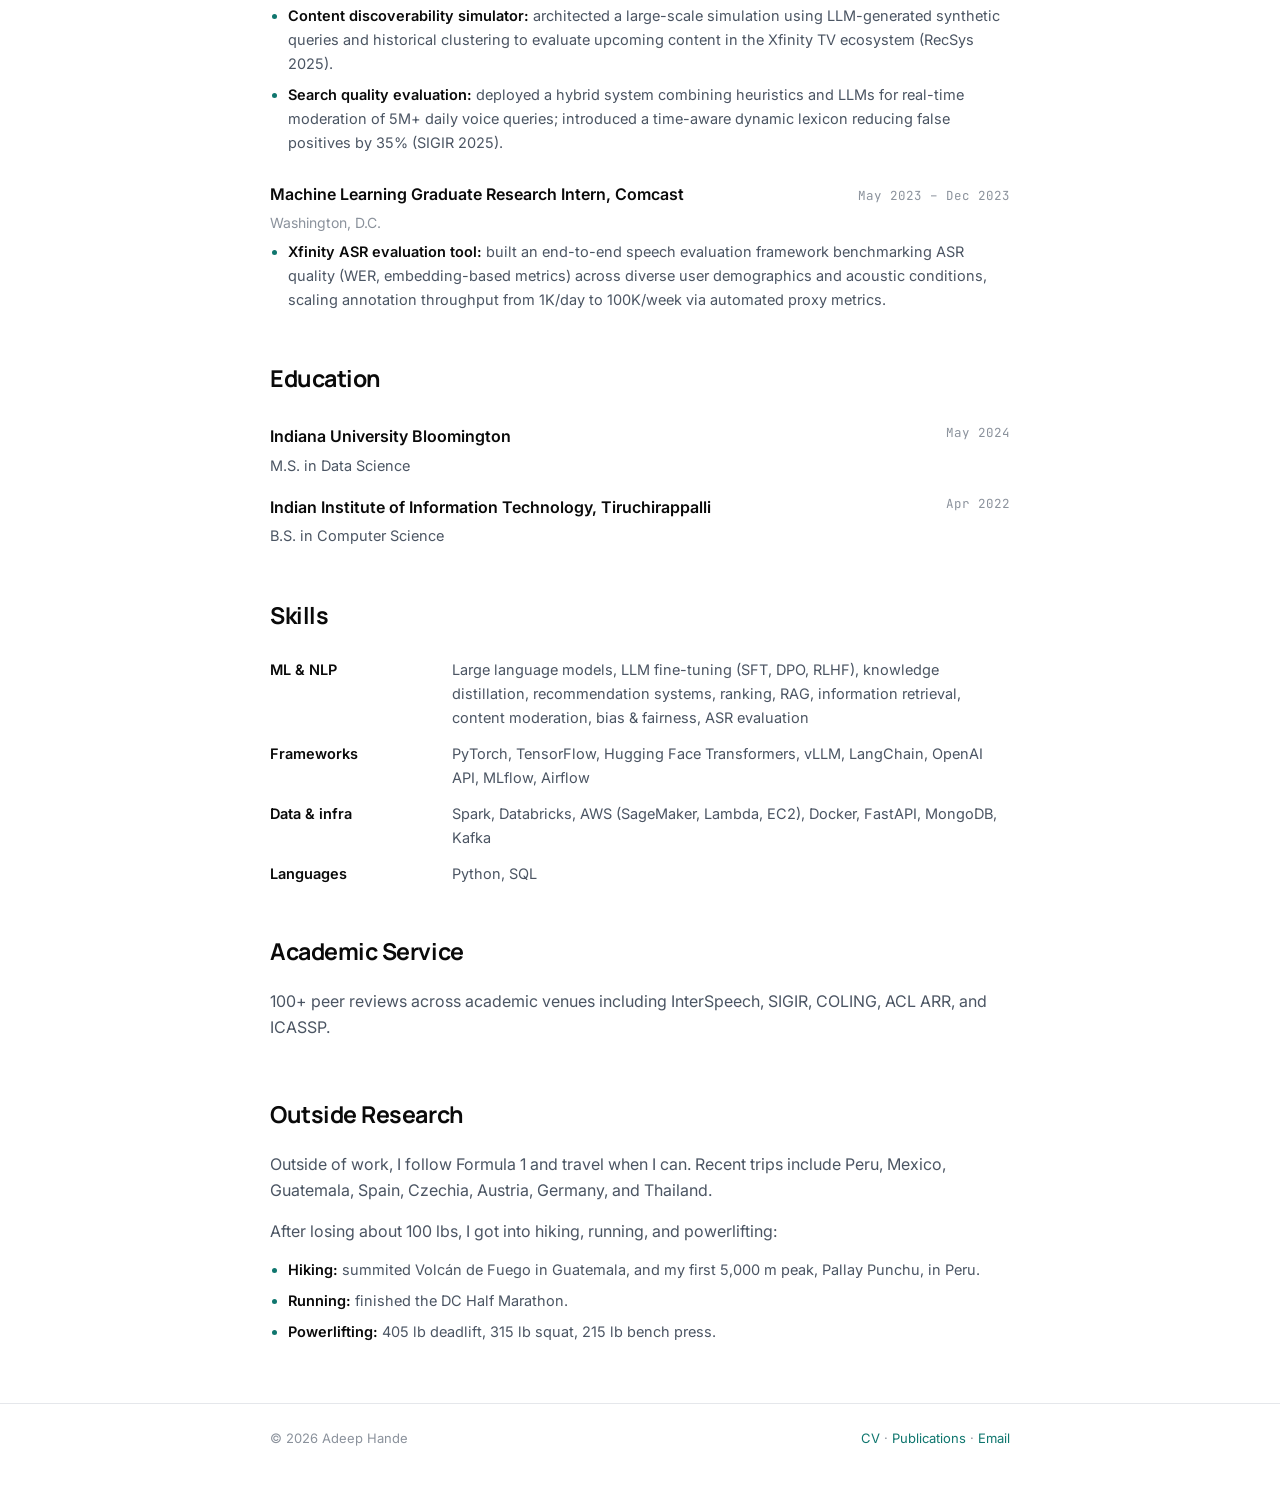
==== commit 8016fcf4: "Drop 'in Rome' from GRAIL news item (presented virtually) Co-Authored-By: Claude Opus 5.5 <noreply@a" ====
--- a/index.html
+++ b/index.html
@@ -75,7 +75,7 @@
   <section id="news">
     <h2>News</h2>
     <ul class="news" id="news-list">
-      <li><span class="date">Nov 2026</span><span>Presented &ldquo;From Head to Tail: LLM-Augmented Sequential Recommendation and Trade-off Optimization&rdquo; at <strong>GRAIL @ CIKM 2026</strong> in Rome. <a href="https://grail2026.github.io/papers/GRAIL2026_Hande.pdf" target="_blank" rel="noopener">[paper]</a></span></li>
+      <li><span class="date">Nov 2026</span><span>Presented &ldquo;From Head to Tail: LLM-Augmented Sequential Recommendation and Trade-off Optimization&rdquo; at <strong>GRAIL @ CIKM 2026</strong>. <a href="https://grail2026.github.io/papers/GRAIL2026_Hande.pdf" target="_blank" rel="noopener">[paper]</a></span></li>
       <li><span class="date">Oct 2026</span><span>Two papers submitted to the <strong>NAACL 2027</strong> Industry Track: &ldquo;LLM-Driven Segment Discovery&rdquo; <a href="papers/agah2027-segment-discovery.pdf" target="_blank" rel="noopener">[pdf]</a> and &ldquo;Candidate Grounding Matters: LLM-Guided Negative Selection for Production Recommenders&rdquo; <a href="papers/kim2027-candidate-grounding.pdf" target="_blank" rel="noopener">[pdf]</a>. <span class="badge">Under review</span></span></li>
       <li><span class="date">2026</span><span>Submitted &ldquo;From Head to Tail: LLM-Augmented Sequential Recommendation and Trade-off Optimization&rdquo; to <strong>EACL 2027</strong>. <a href="papers/hande2027-head-to-tail.pdf" target="_blank" rel="noopener">[pdf]</a> <span class="badge">Under review</span></span></li>
       <li><span class="date">2026</span><span>&ldquo;Evaluating ASR Quality at Scale on TV Entertainment Platforms&rdquo; accepted to <strong>GEM @ ACL 2026</strong>. <a href="https://aclanthology.org/2026.gem-main.35.pdf" target="_blank" rel="noopener">[paper]</a></span></li>
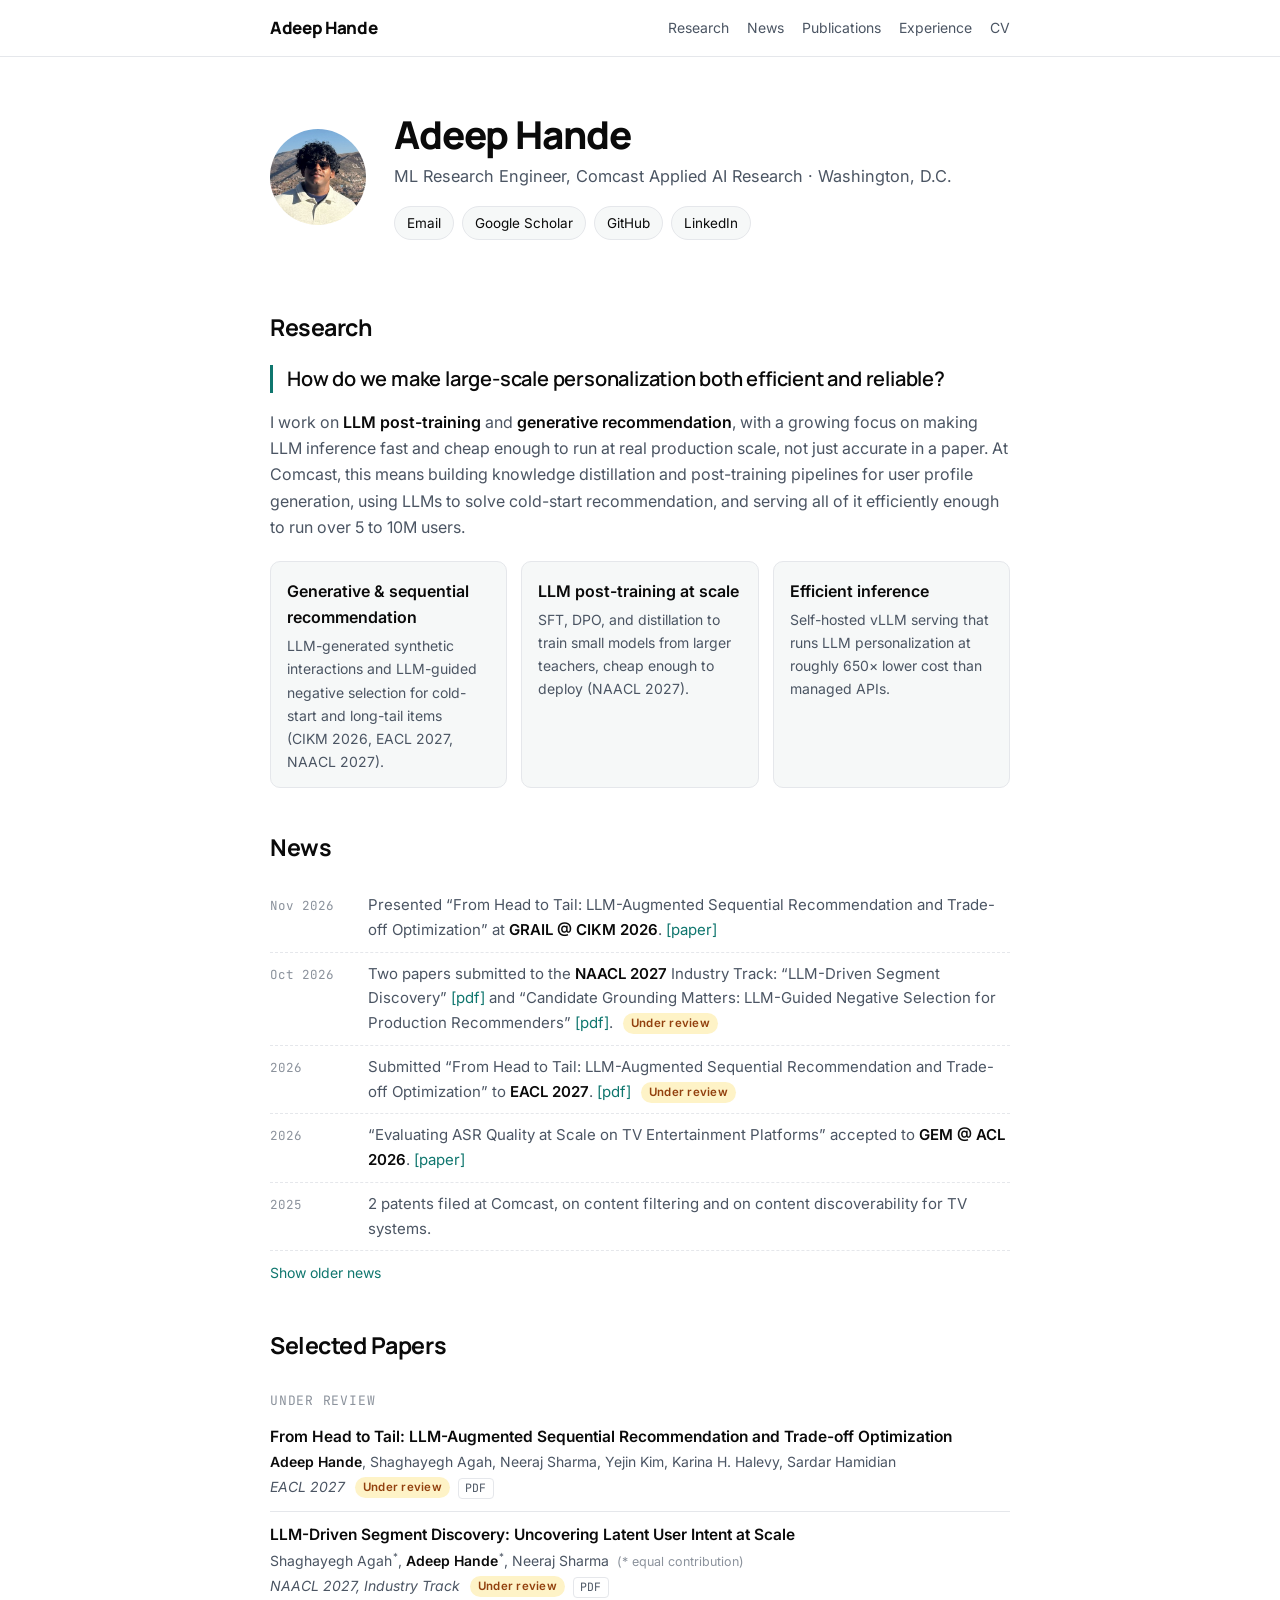
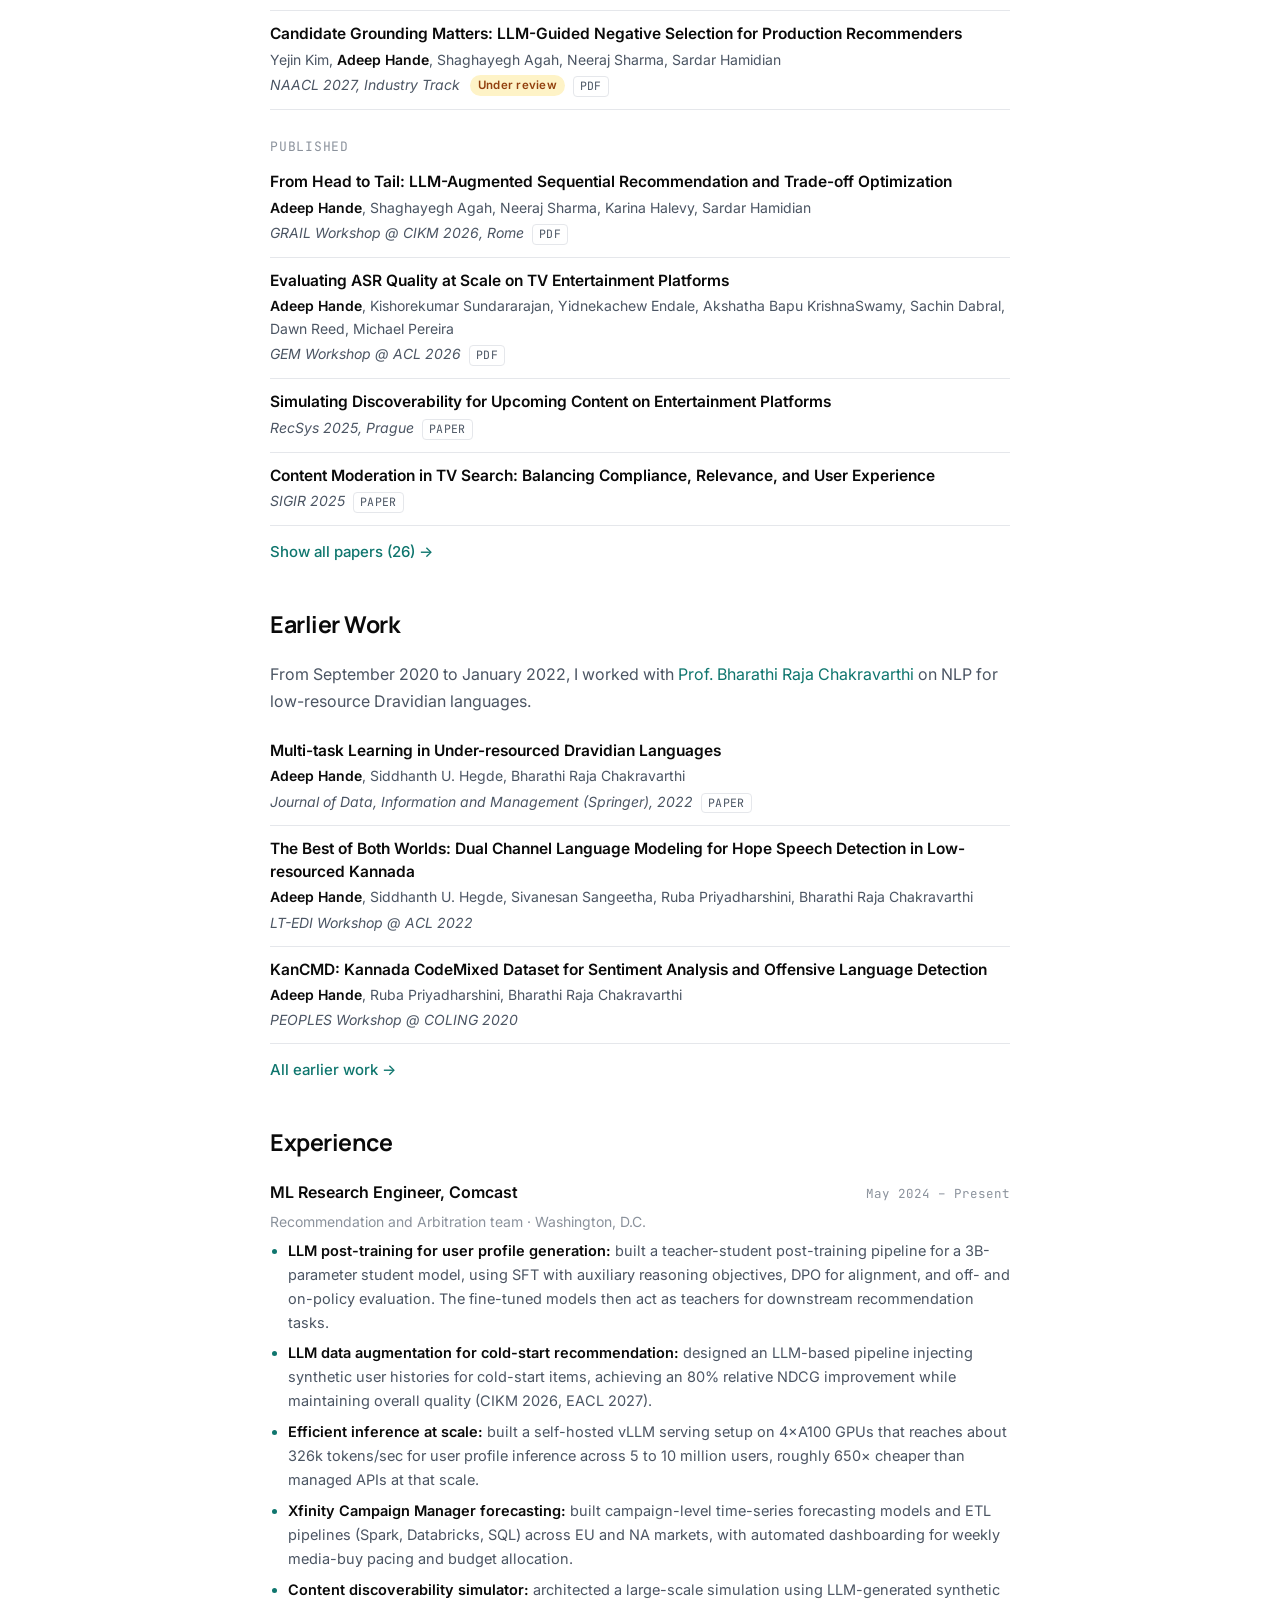
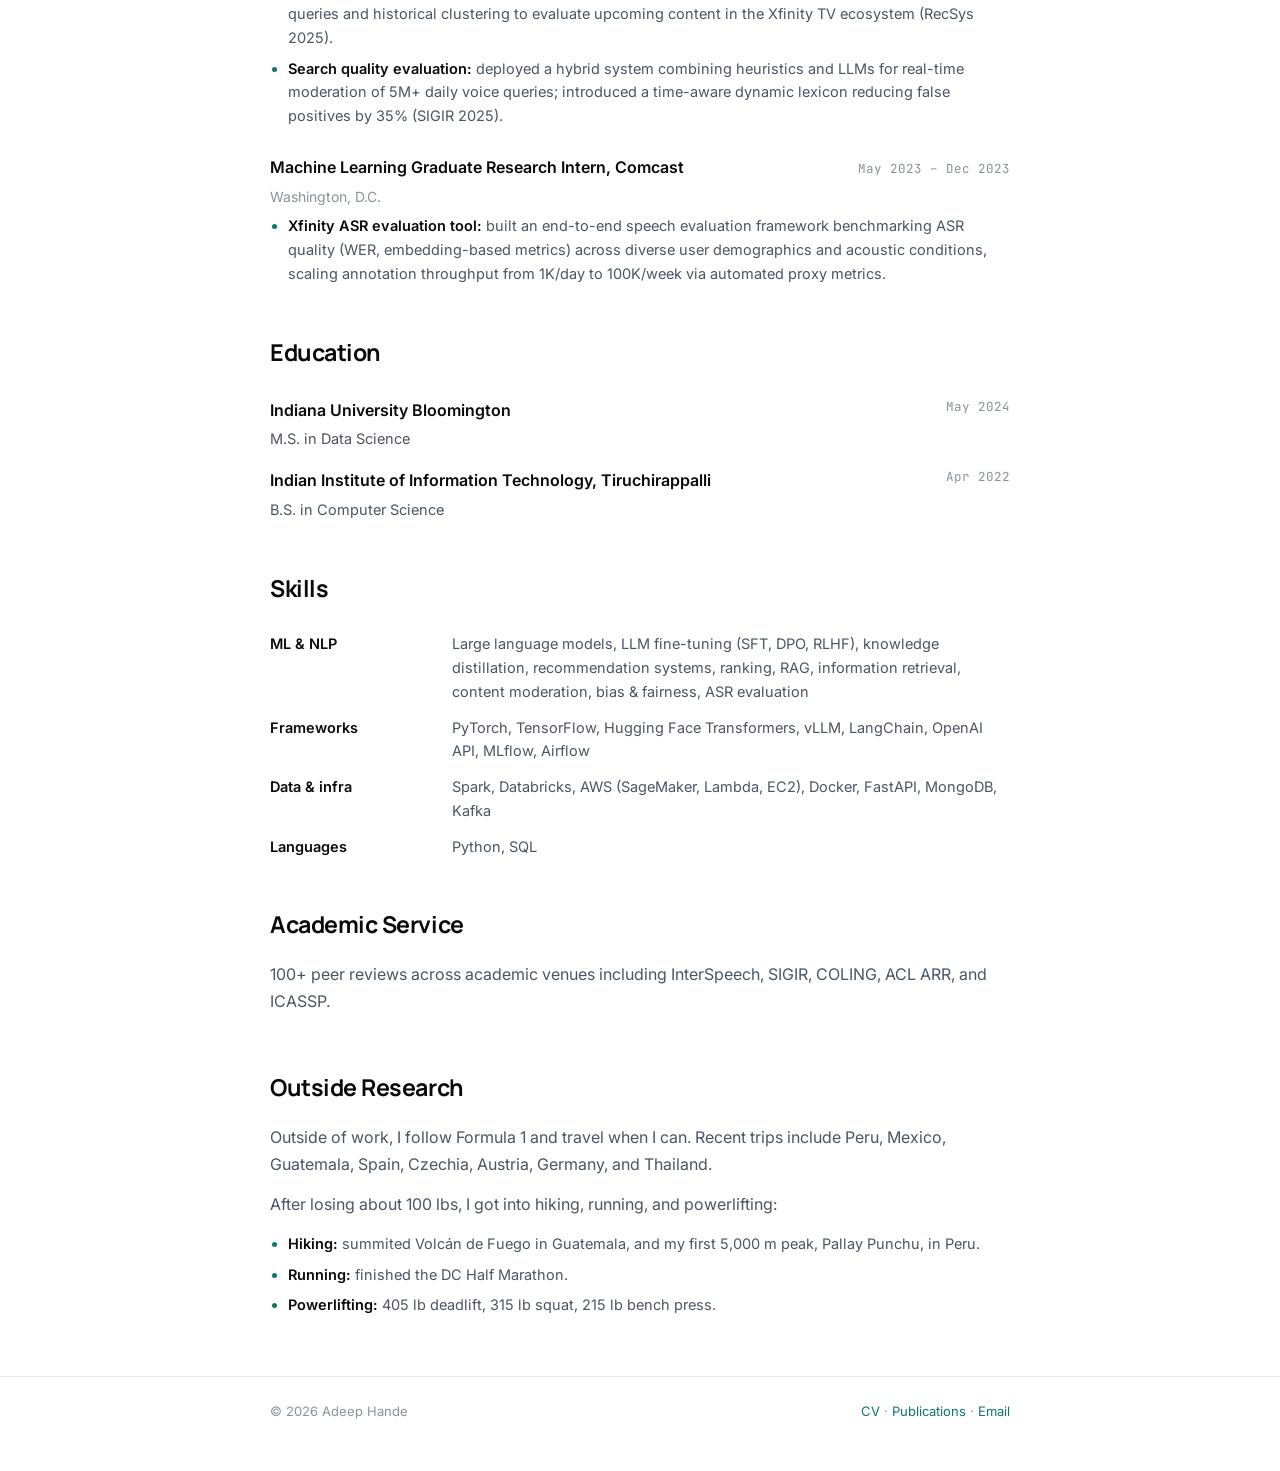
==== commit 1a1825fd: "Reword earlier-work intro: research with Prof. Chakravarthi, Sep 2020-Jan 2022 Co-Authored-By: Claud" ====
--- a/index.html
+++ b/index.html
@@ -138,7 +138,7 @@
 
   <section id="earlier">
     <h2>Earlier Work</h2>
-    <p>As an undergraduate at IIIT Tiruchirappalli, I worked on NLP for low-resource Dravidian languages (Tamil, Kannada, Malayalam): code-mixed sentiment and offensive-language detection, multi-task learning, and shared-task organization.</p>
+    <p>From September 2020 to January 2022, I worked with <a href="https://scholar.google.com/citations?user=irCl028AAAAJ&amp;hl=en" target="_blank" rel="noopener">Prof. Bharathi Raja Chakravarthi</a> on NLP for low-resource Dravidian languages.</p>
 
     <div class="pub">
       <div class="pub-title">Multi-task Learning in Under-resourced Dravidian Languages</div>
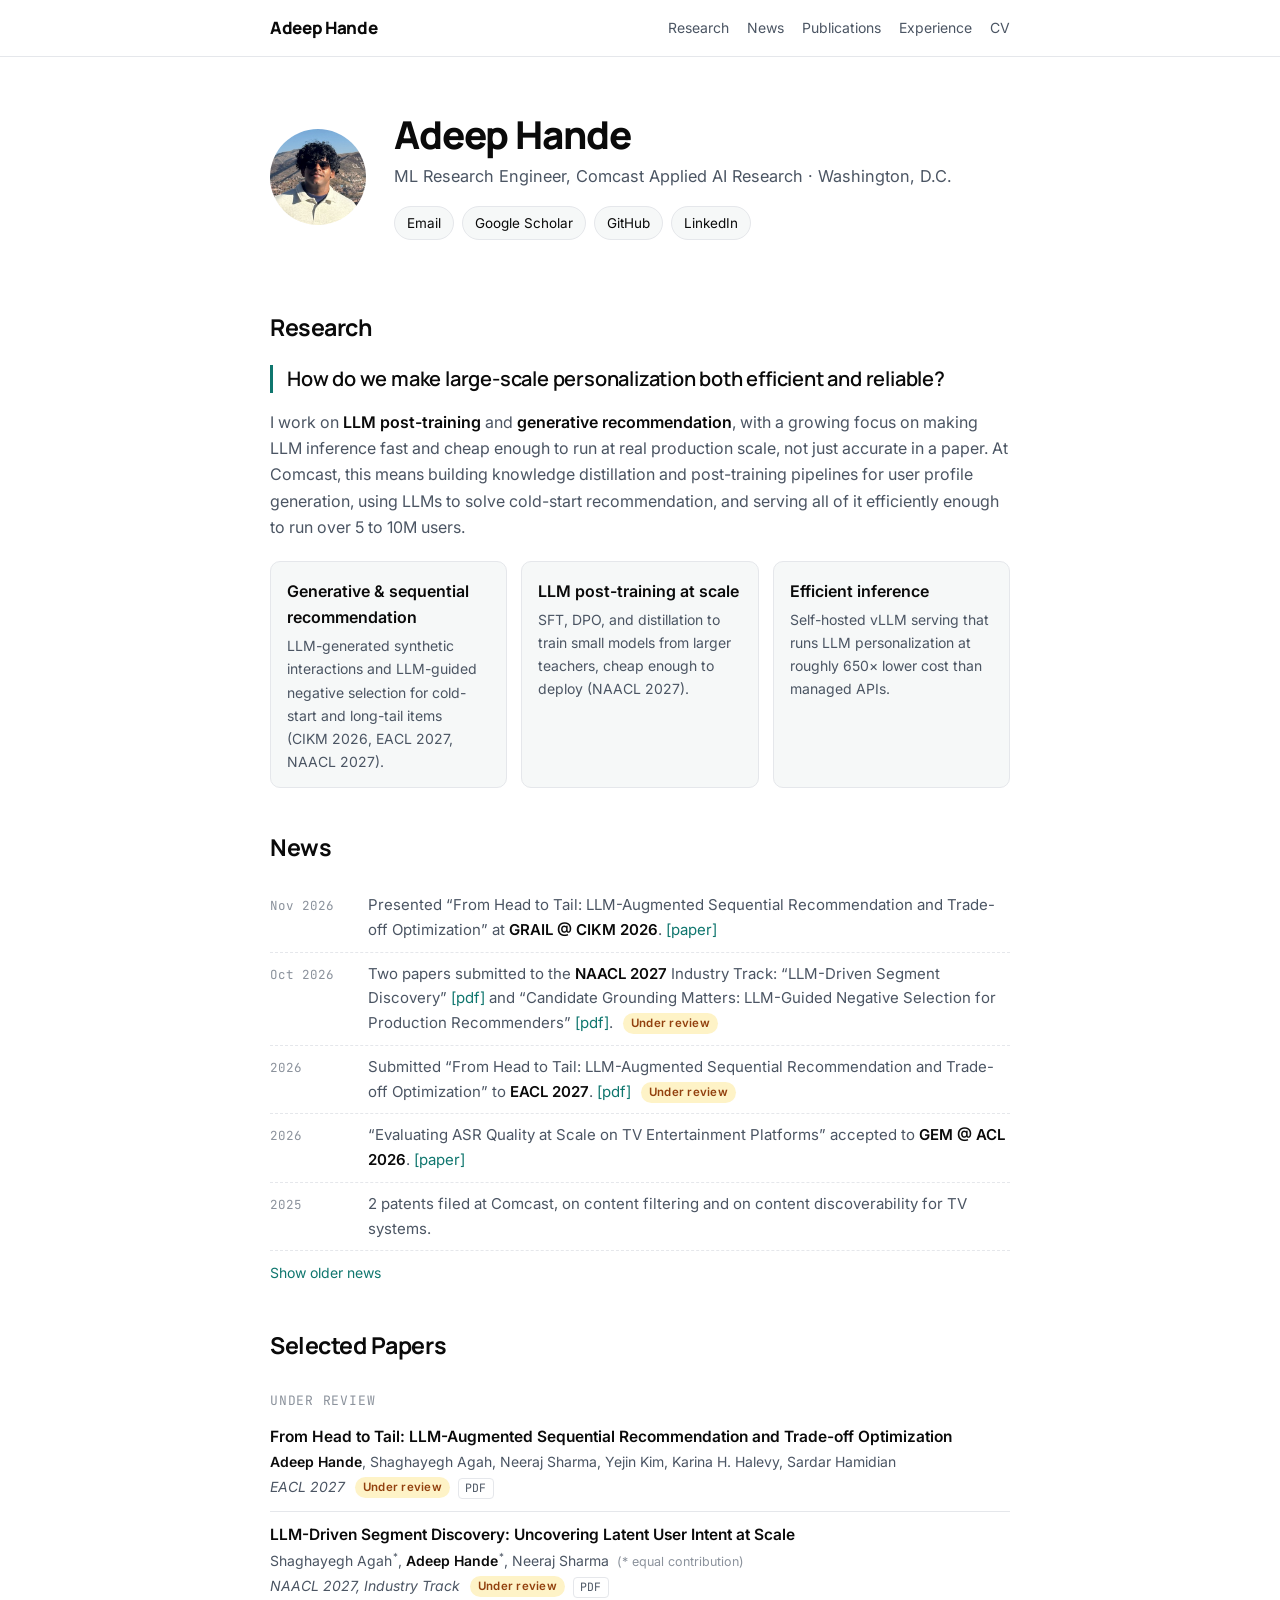
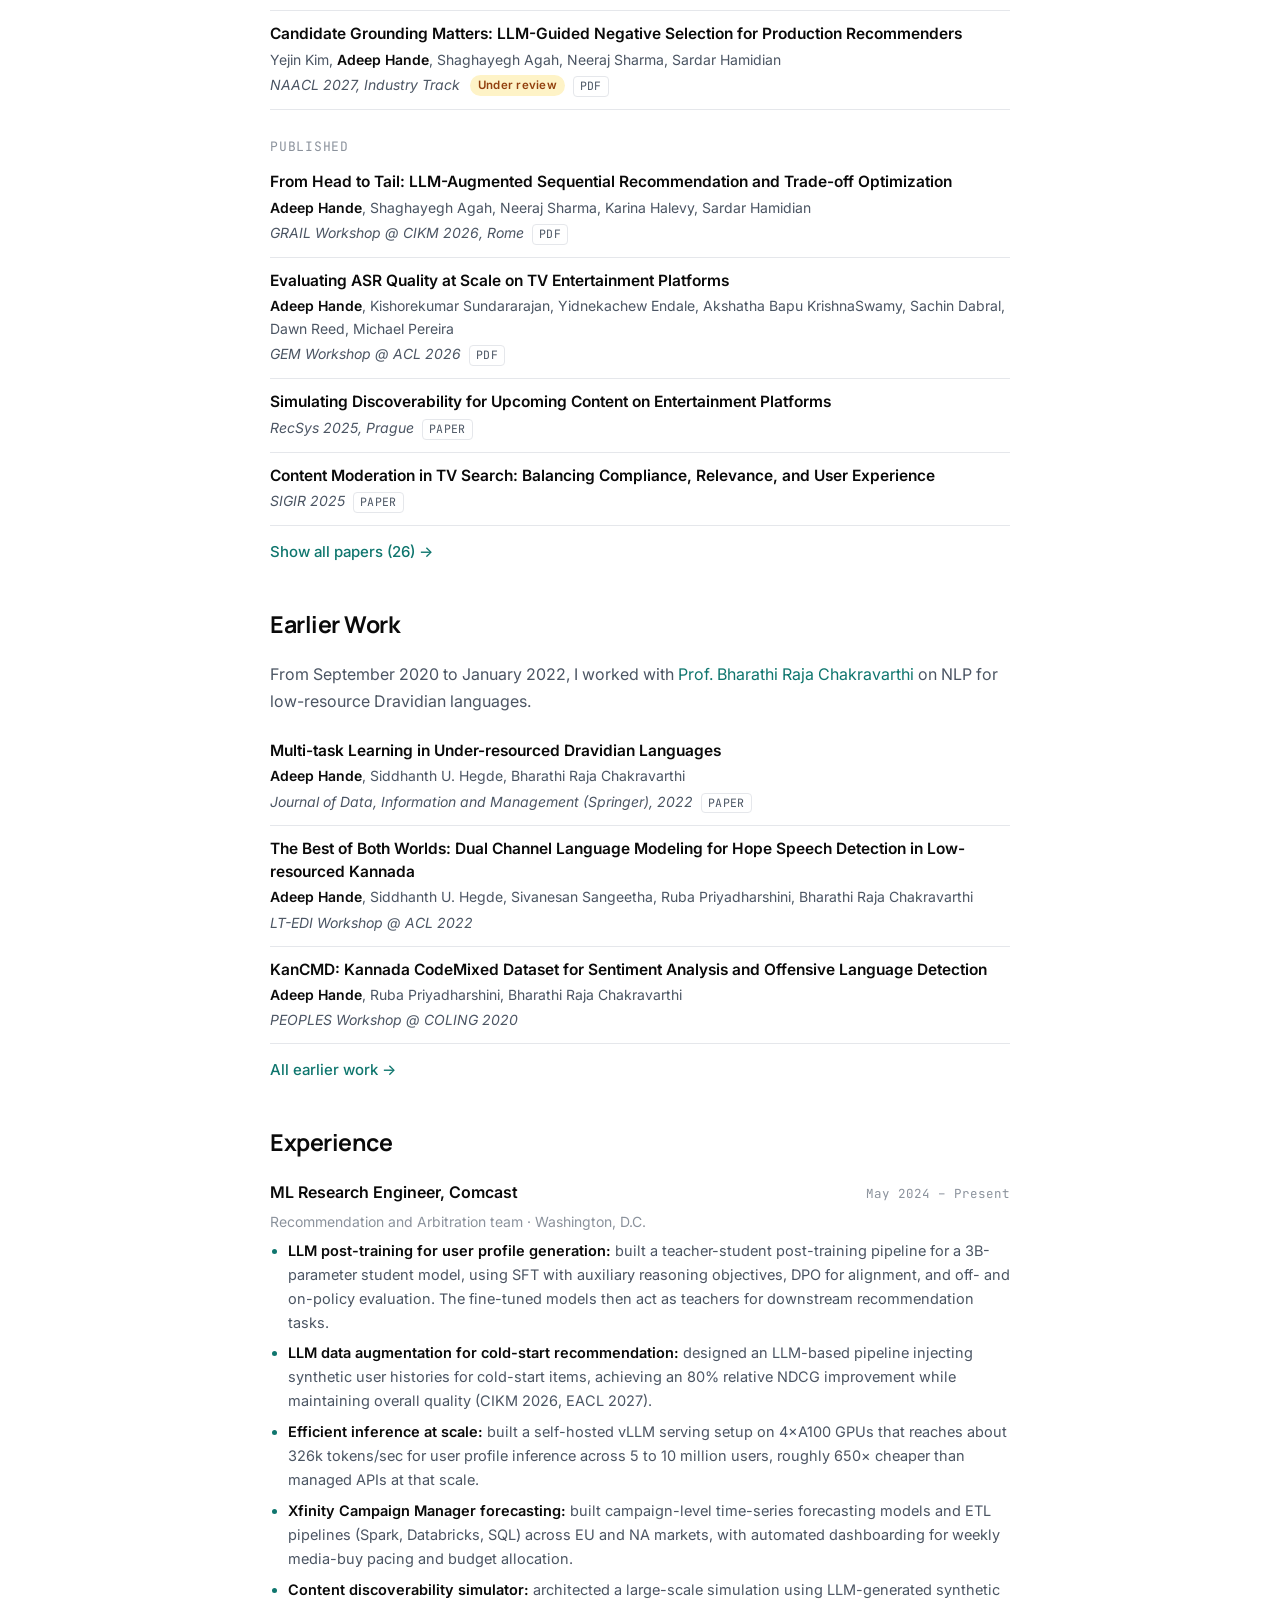
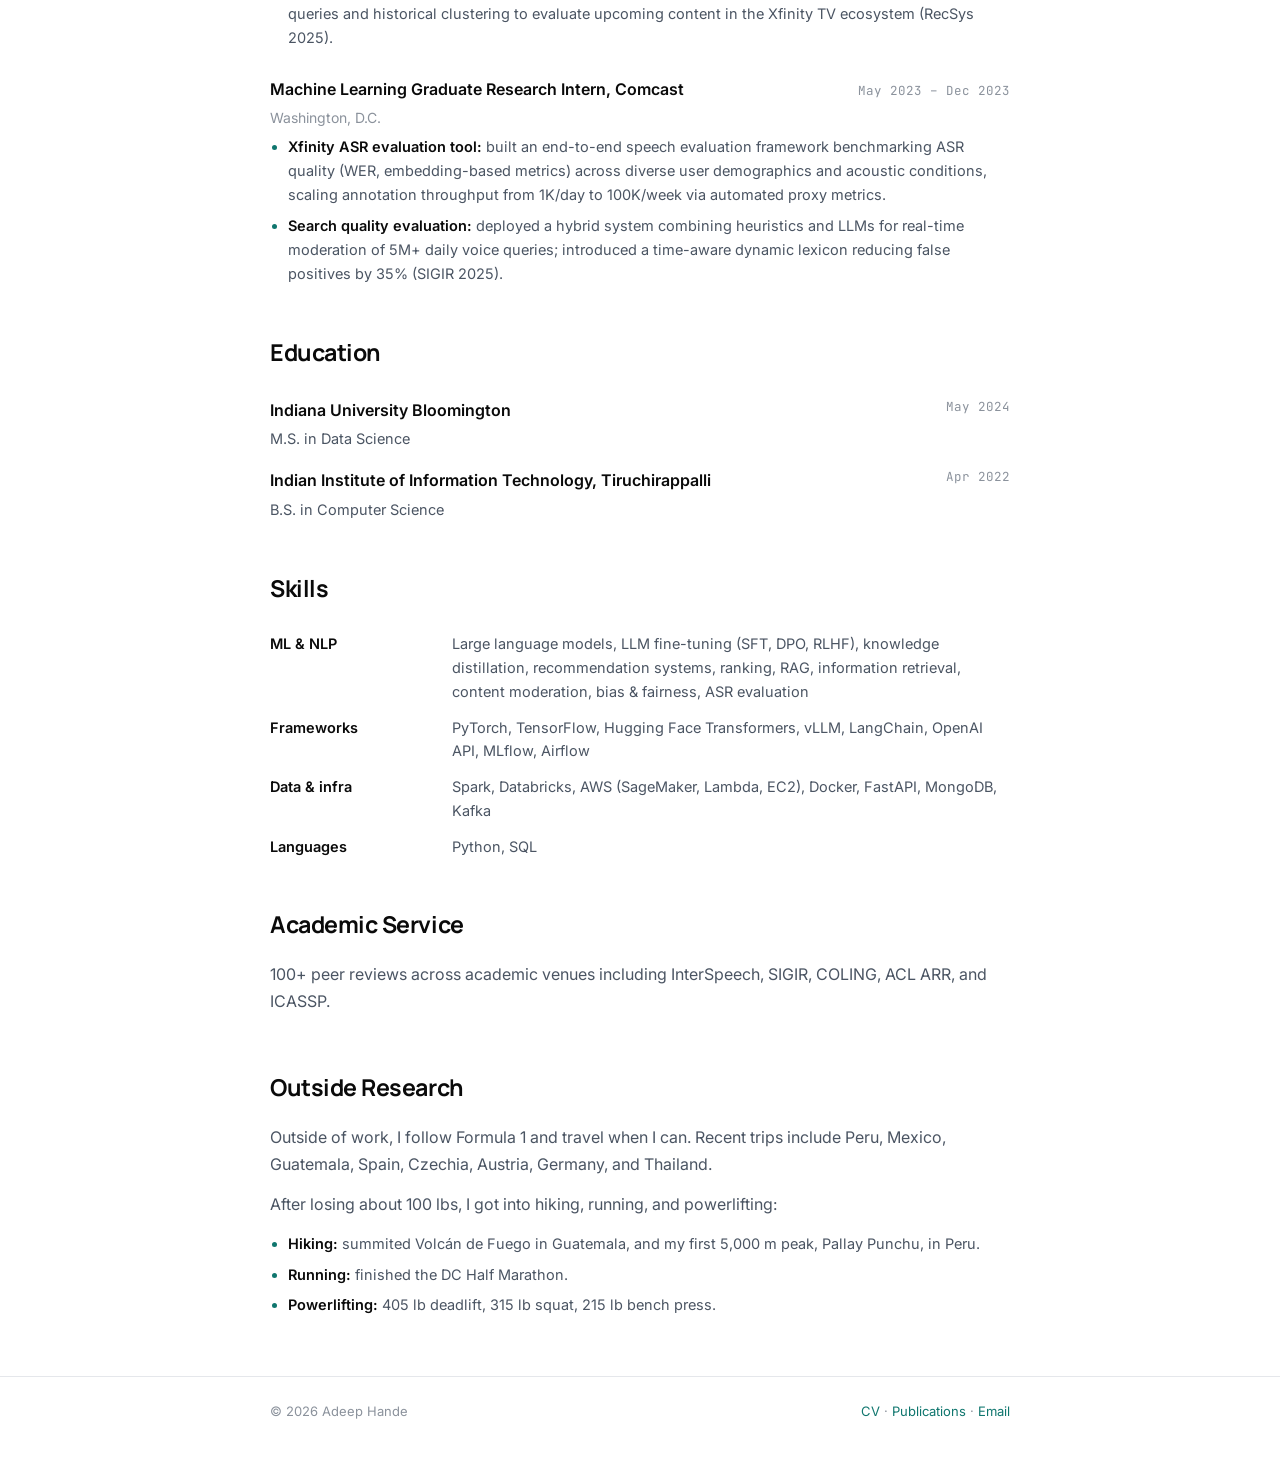
==== commit 1aafb5d3: "Move search quality (SIGIR 2025) bullet under internship Co-Authored-By: Claude Opus 5.5 <noreply@an" ====
--- a/index.html
+++ b/index.html
@@ -175,7 +175,6 @@
         <li><strong>Efficient inference at scale:</strong> built a self-hosted vLLM serving setup on 4&times;A100 GPUs that reaches about 326k tokens/sec for user profile inference across 5 to 10 million users, roughly 650&times; cheaper than managed APIs at that scale.</li>
         <li><strong>Xfinity Campaign Manager forecasting:</strong> built campaign-level time-series forecasting models and ETL pipelines (Spark, Databricks, SQL) across EU and NA markets, with automated dashboarding for weekly media-buy pacing and budget allocation.</li>
         <li><strong>Content discoverability simulator:</strong> architected a large-scale simulation using LLM-generated synthetic queries and historical clustering to evaluate upcoming content in the Xfinity TV ecosystem (RecSys 2025).</li>
-        <li><strong>Search quality evaluation:</strong> deployed a hybrid system combining heuristics and LLMs for real-time moderation of 5M+ daily voice queries; introduced a time-aware dynamic lexicon reducing false positives by 35% (SIGIR 2025).</li>
       </ul>
     </div>
 
@@ -187,6 +186,7 @@
       <div class="entry-sub">Washington, D.C.</div>
       <ul class="bullets">
         <li><strong>Xfinity ASR evaluation tool:</strong> built an end-to-end speech evaluation framework benchmarking ASR quality (WER, embedding-based metrics) across diverse user demographics and acoustic conditions, scaling annotation throughput from 1K/day to 100K/week via automated proxy metrics.</li>
+        <li><strong>Search quality evaluation:</strong> deployed a hybrid system combining heuristics and LLMs for real-time moderation of 5M+ daily voice queries; introduced a time-aware dynamic lexicon reducing false positives by 35% (SIGIR 2025).</li>
       </ul>
     </div>
   </section>
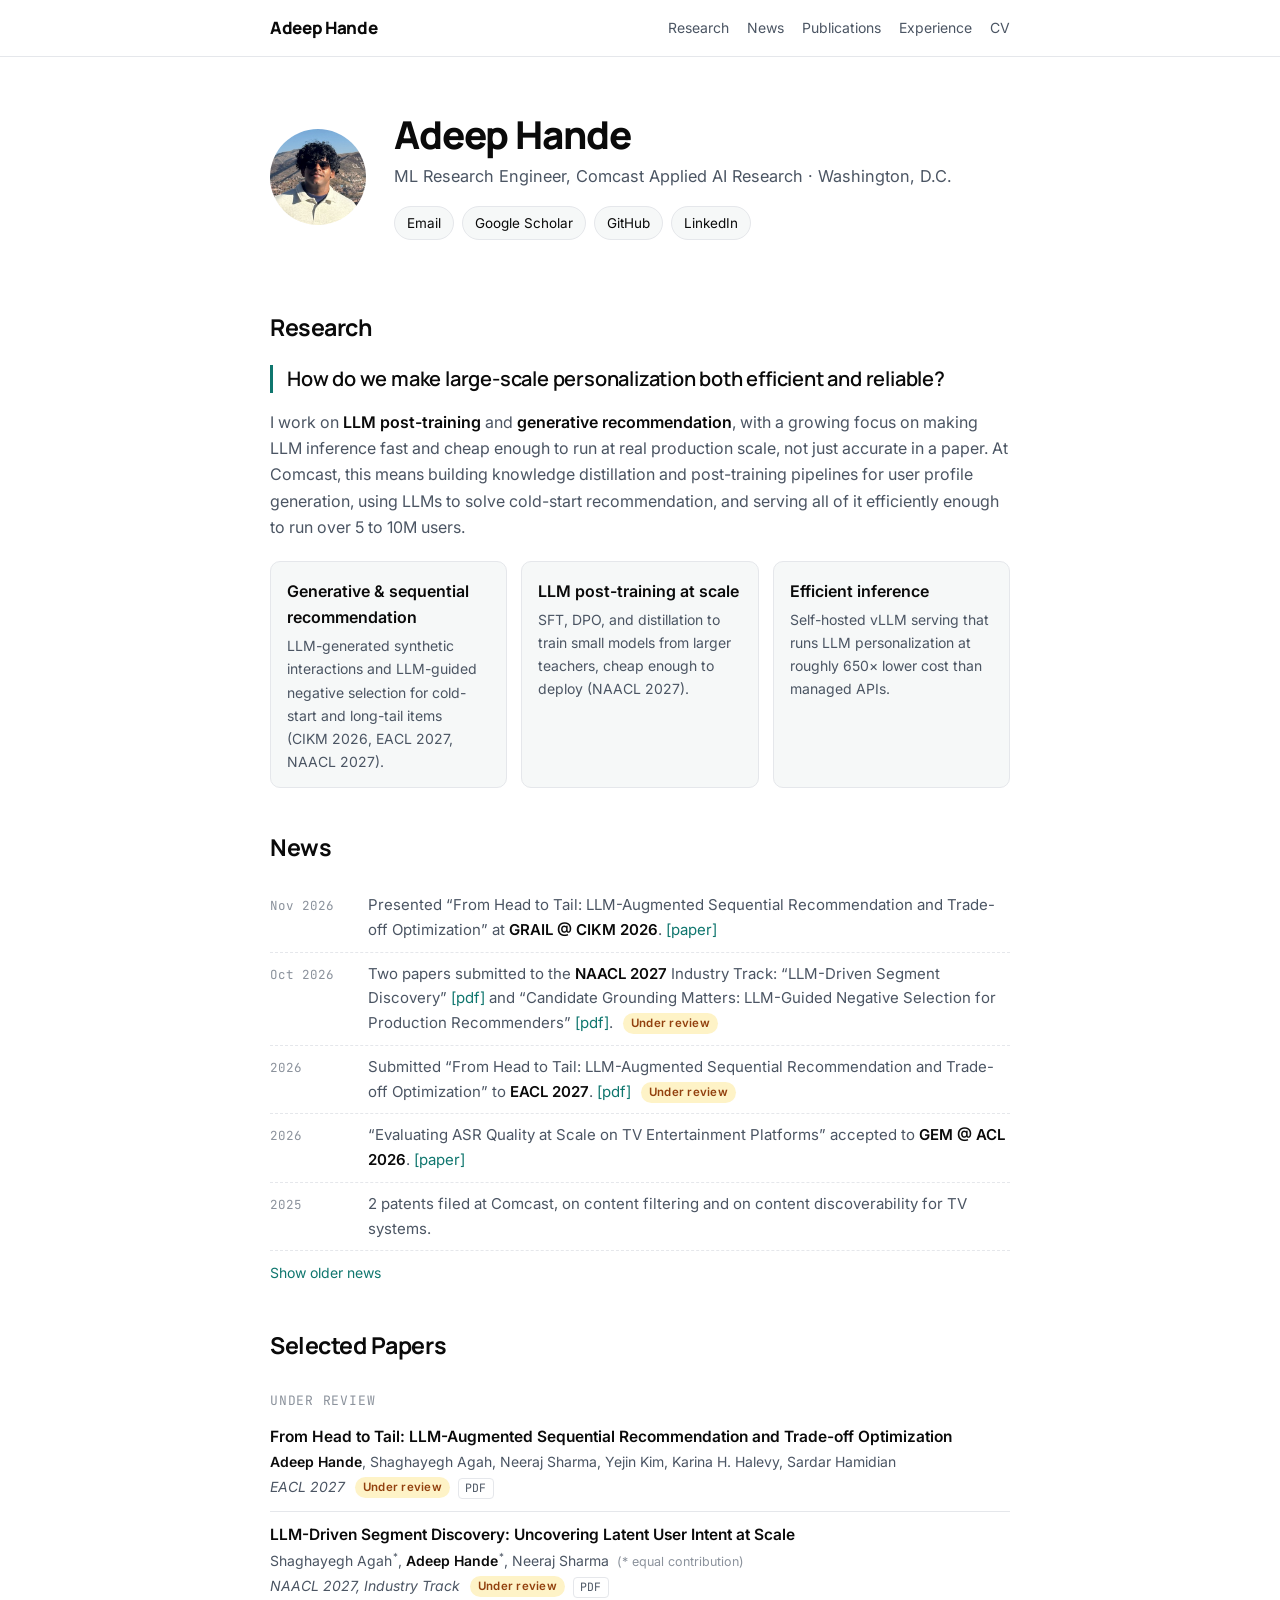
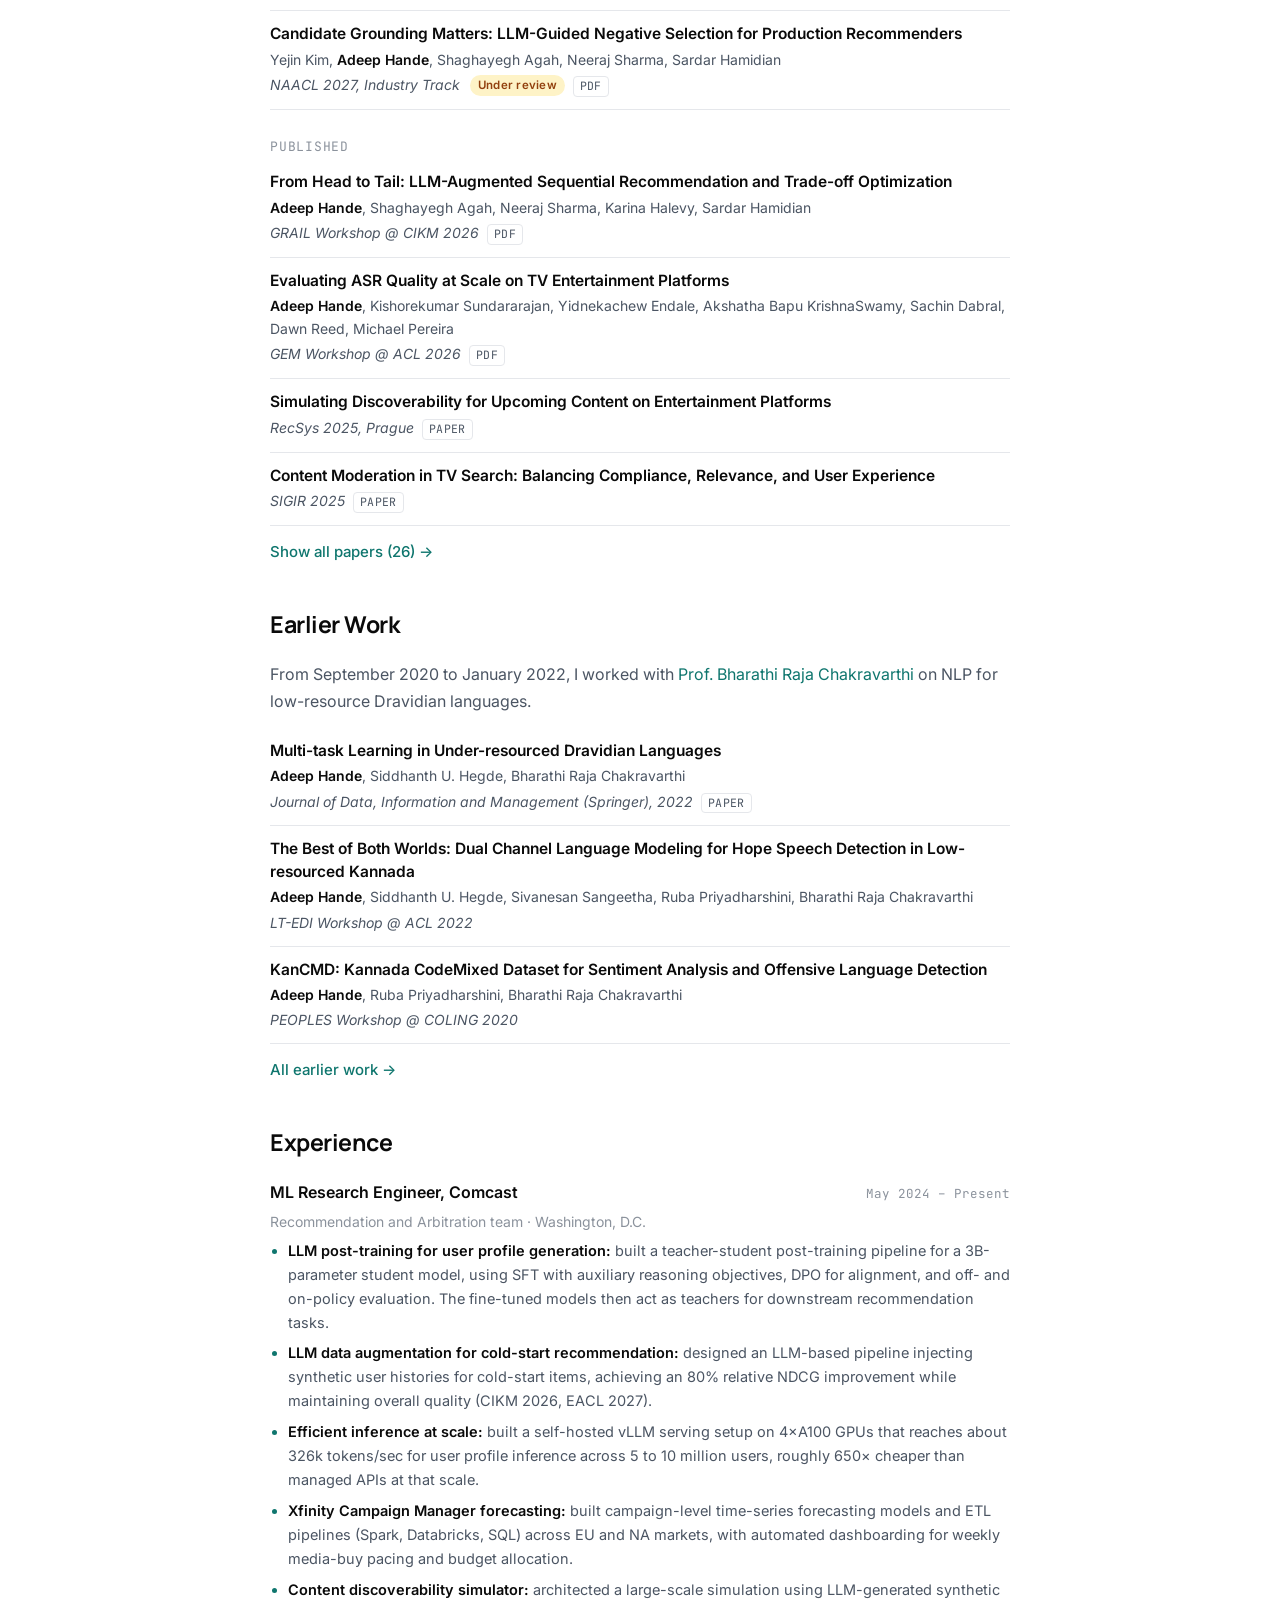
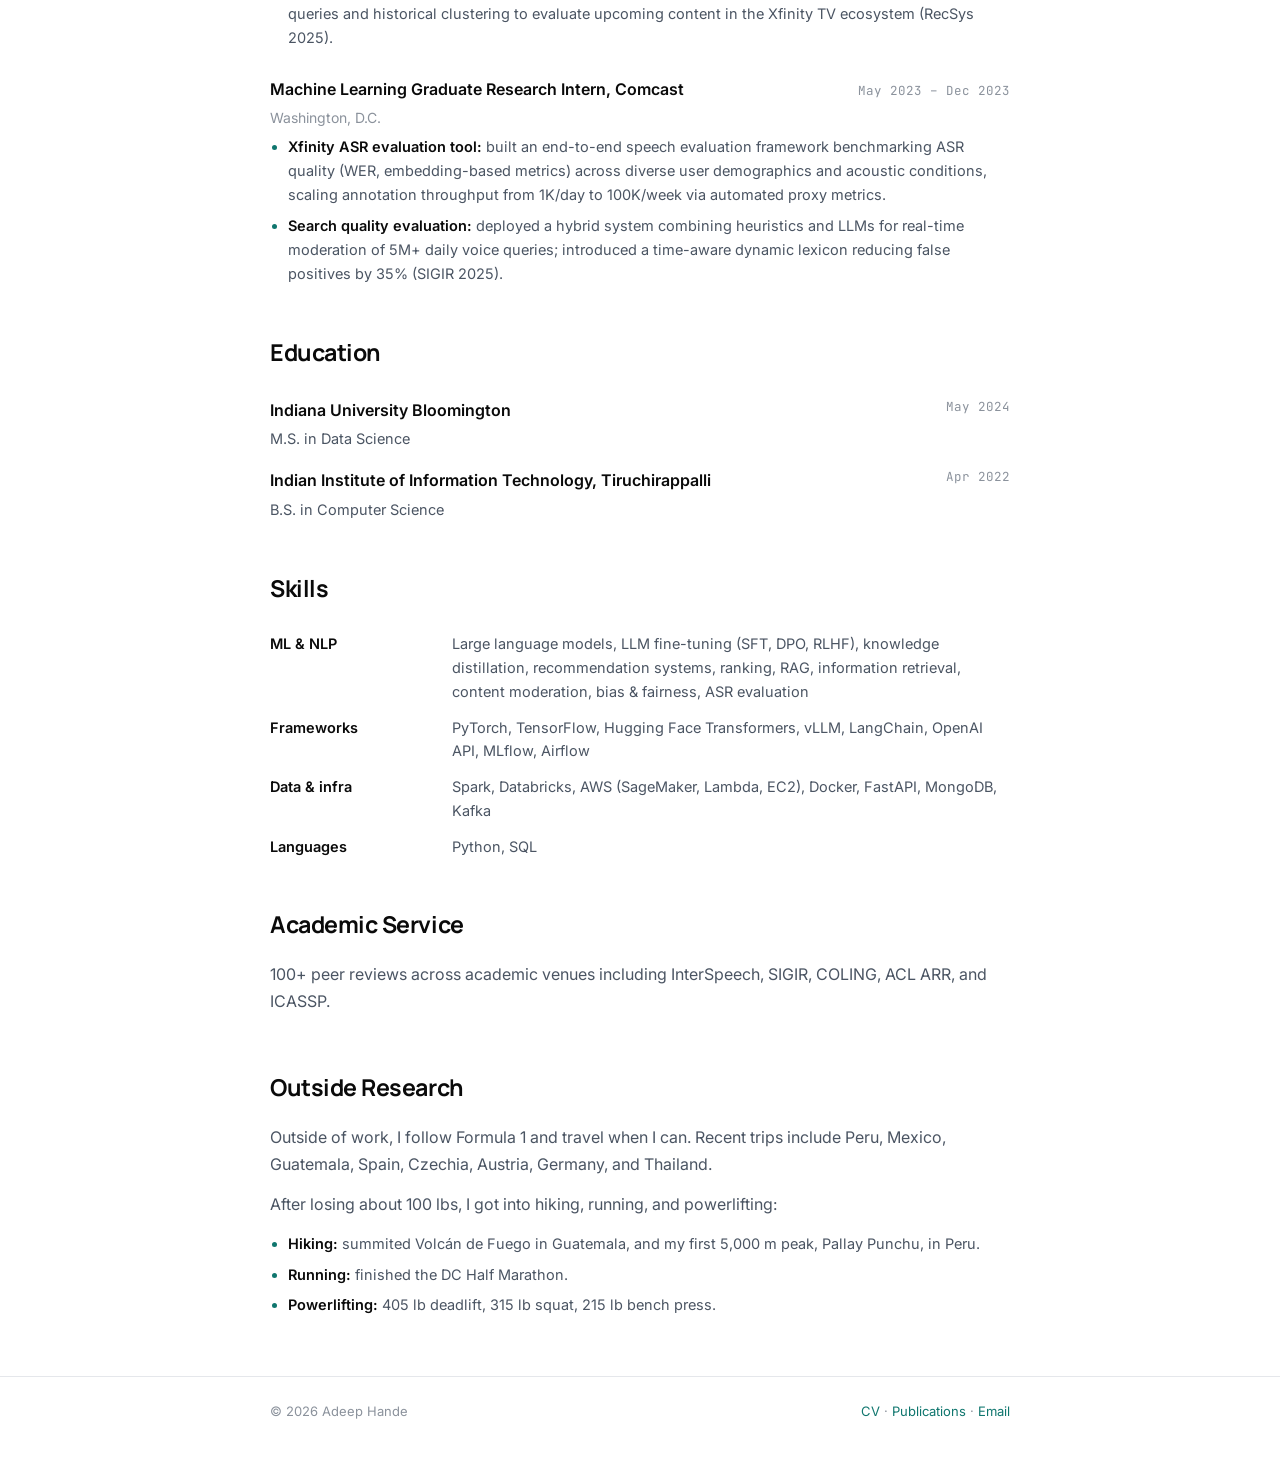
==== commit ab47bce7: "Drop Rome from GRAIL venue on site Co-Authored-By: Claude Opus 5.5 <noreply@anthropic.com>" ====
--- a/index.html
+++ b/index.html
@@ -113,7 +113,7 @@
     <div class="pub">
       <div class="pub-title">From Head to Tail: LLM-Augmented Sequential Recommendation and Trade-off Optimization</div>
       <div class="pub-authors"><span class="me">Adeep Hande</span>, Shaghayegh Agah, Neeraj Sharma, Karina Halevy, Sardar Hamidian</div>
-      <div class="pub-meta"><span class="venue">GRAIL Workshop @ CIKM 2026, Rome</span>
+      <div class="pub-meta"><span class="venue">GRAIL Workshop @ CIKM 2026</span>
         <span class="pub-links"><a href="https://grail2026.github.io/papers/GRAIL2026_Hande.pdf" target="_blank" rel="noopener">PDF</a></span></div>
     </div>
     <div class="pub">
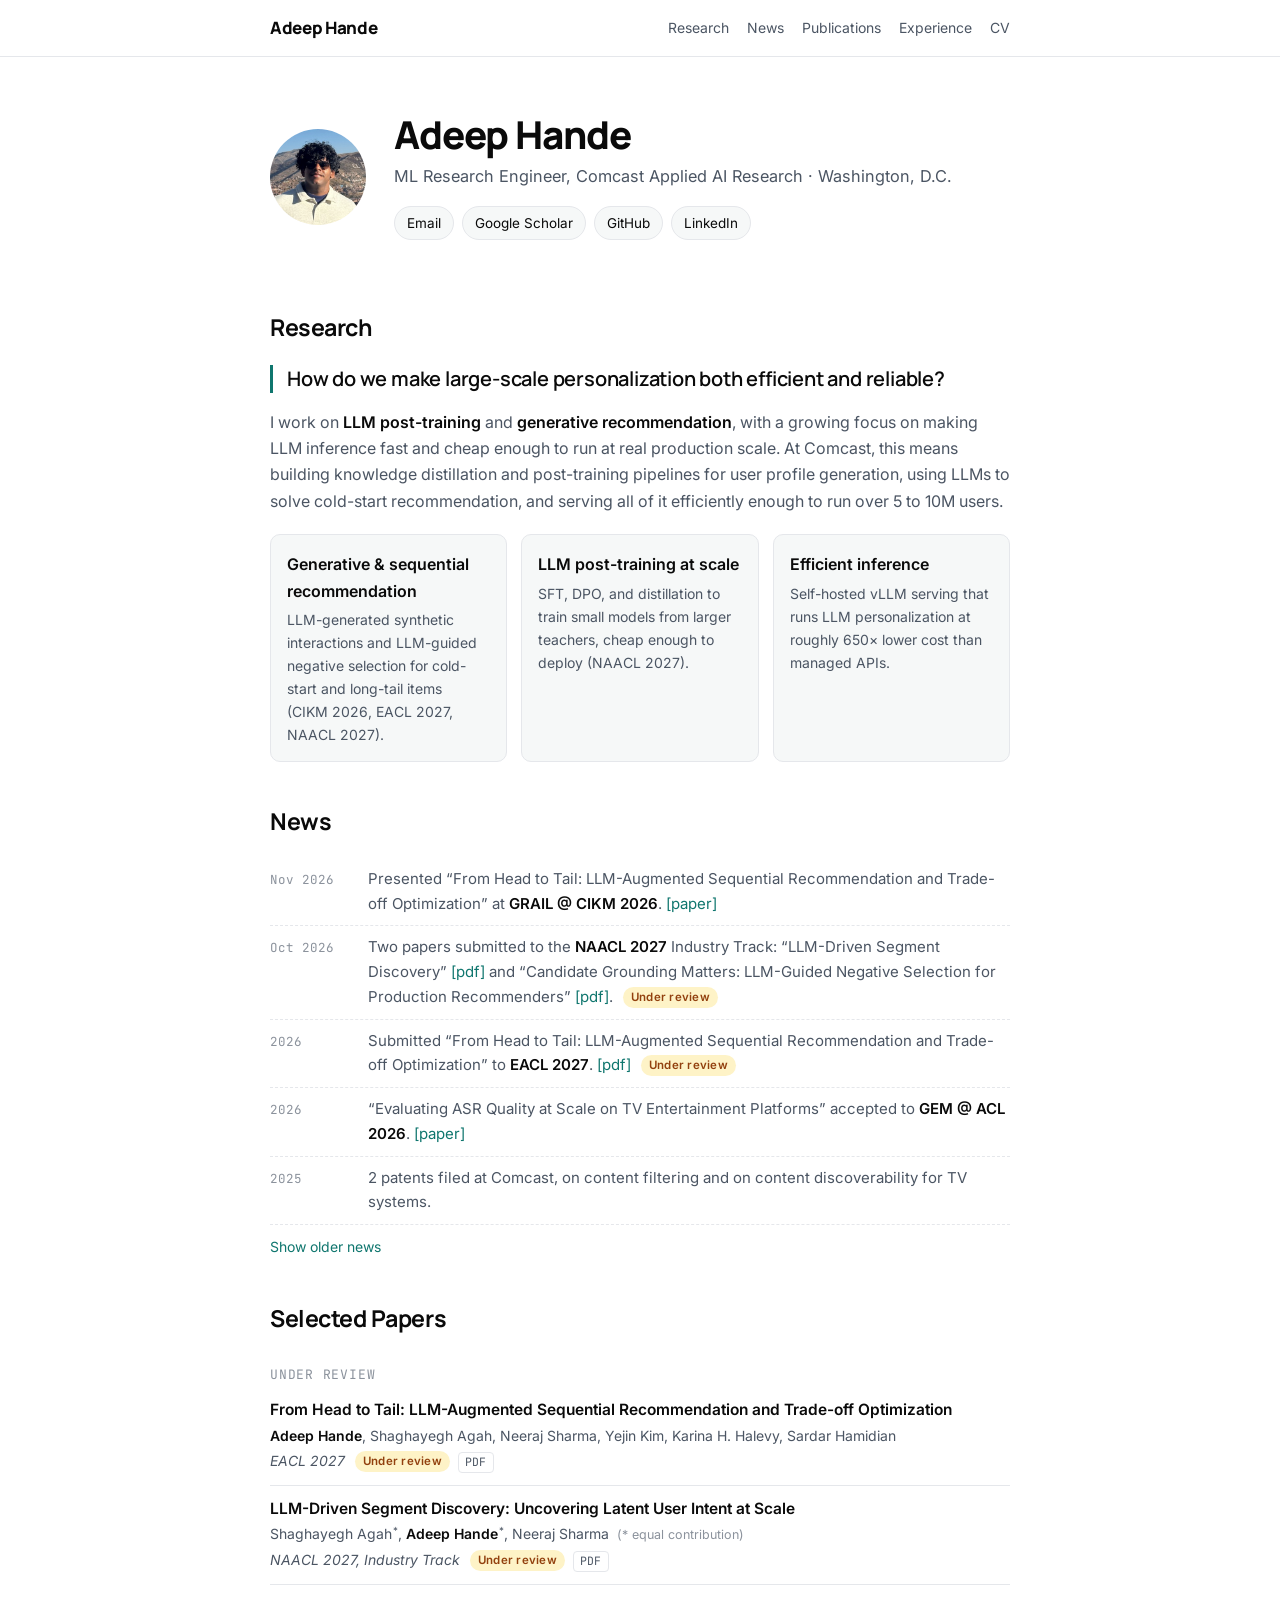
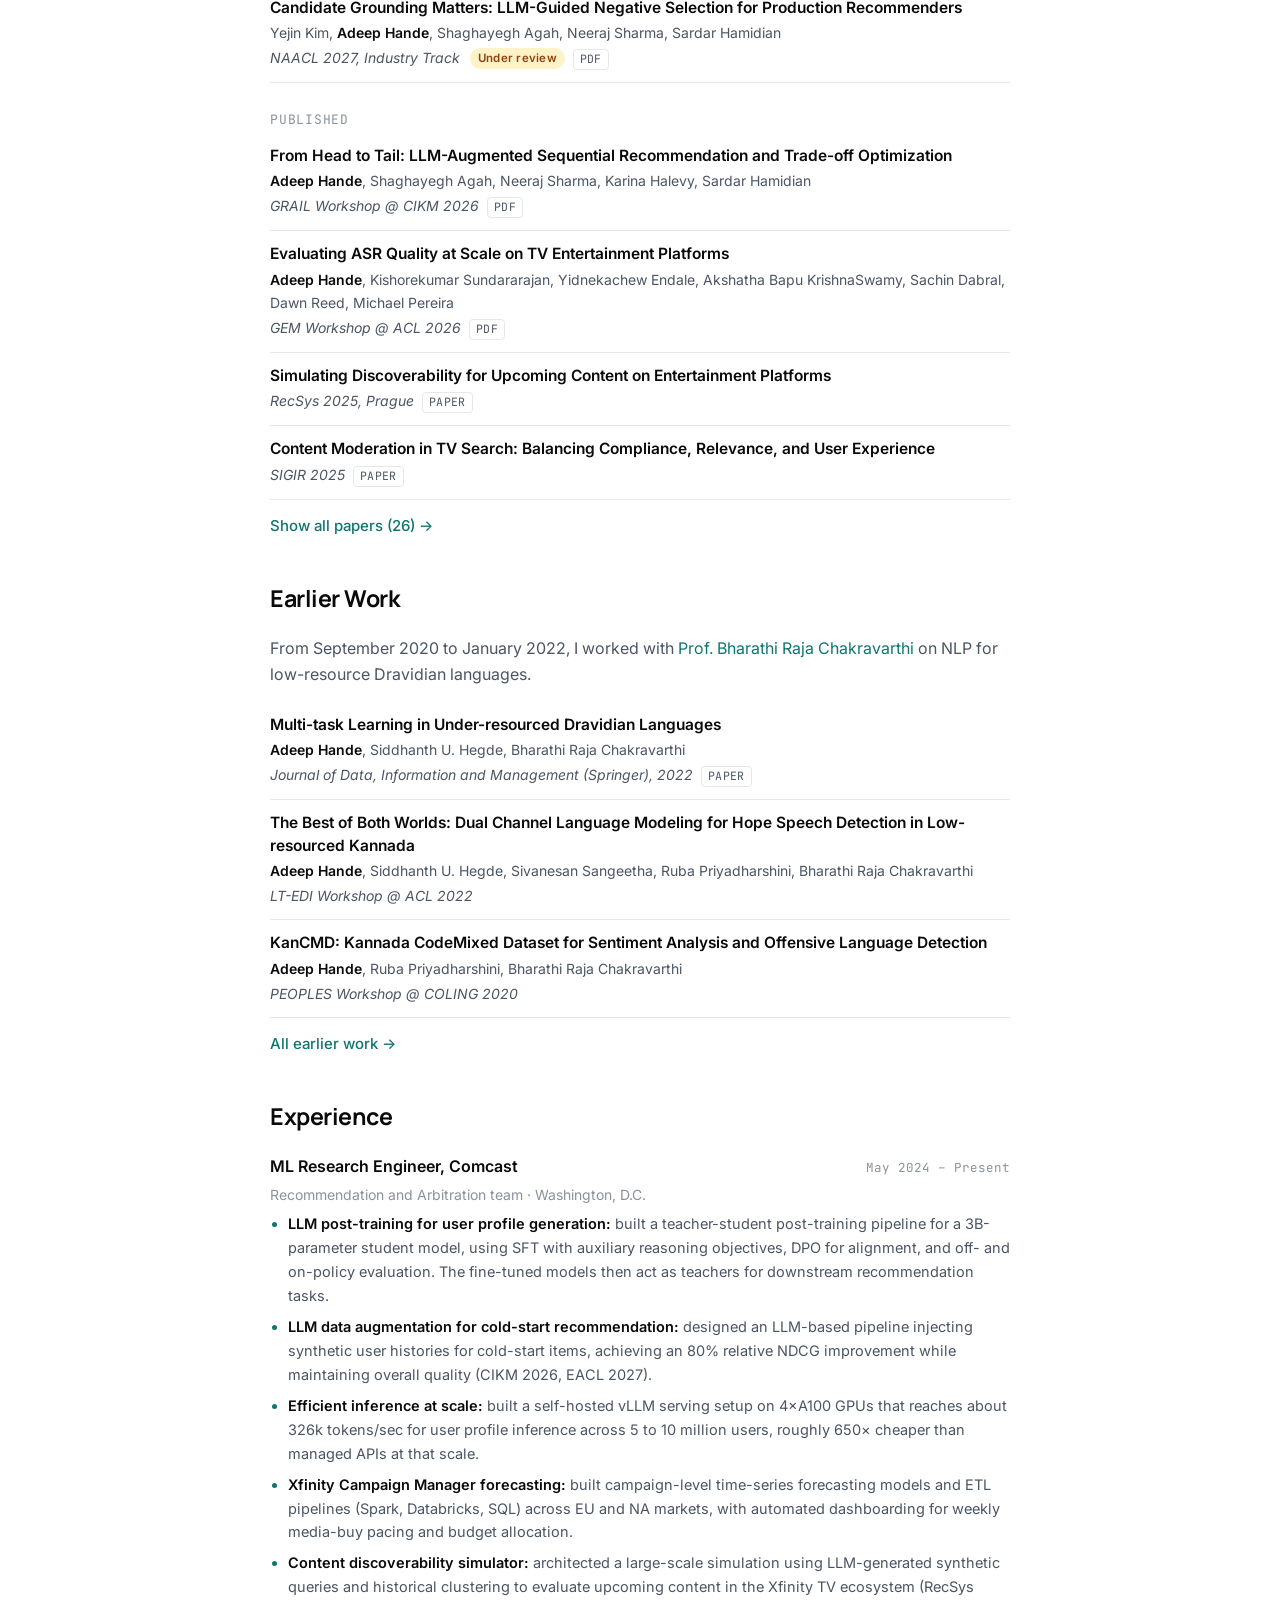
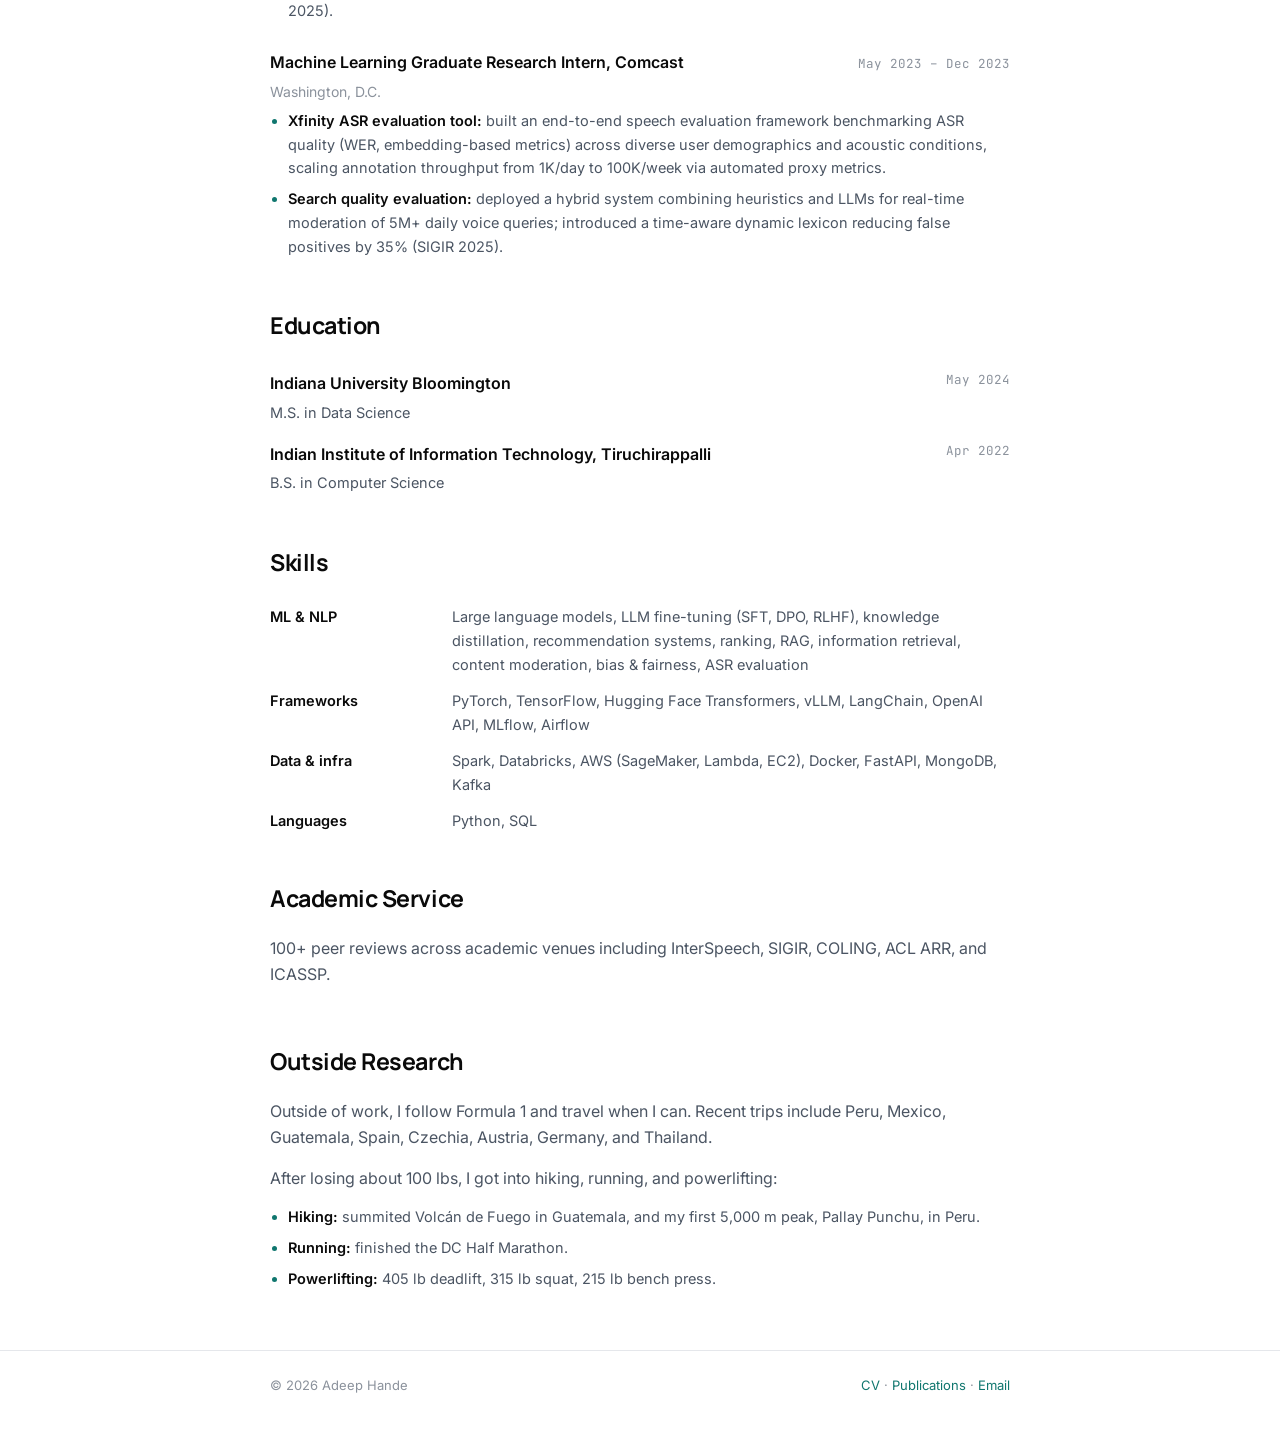
==== commit 205232d2: "Homepage: drop 'not just accurate in a paper' phrasing Co-Authored-By: Claude Opus 5.5 <noreply@anth" ====
--- a/index.html
+++ b/index.html
@@ -52,8 +52,8 @@
     <p class="lede">How do we make large-scale personalization both efficient and reliable?</p>
     <p>
       I work on <strong>LLM post-training</strong> and <strong>generative recommendation</strong>, with a growing
-      focus on making LLM inference fast and cheap enough to run at real production scale, not just accurate in a
-      paper. At Comcast, this means building knowledge distillation and post-training pipelines for user profile generation,
+      focus on making LLM inference fast and cheap enough to run at real production scale.
+      At Comcast, this means building knowledge distillation and post-training pipelines for user profile generation,
       using LLMs to solve cold-start recommendation, and serving all of it efficiently enough to run over 5 to 10M users.
     </p>
     <div class="themes">
